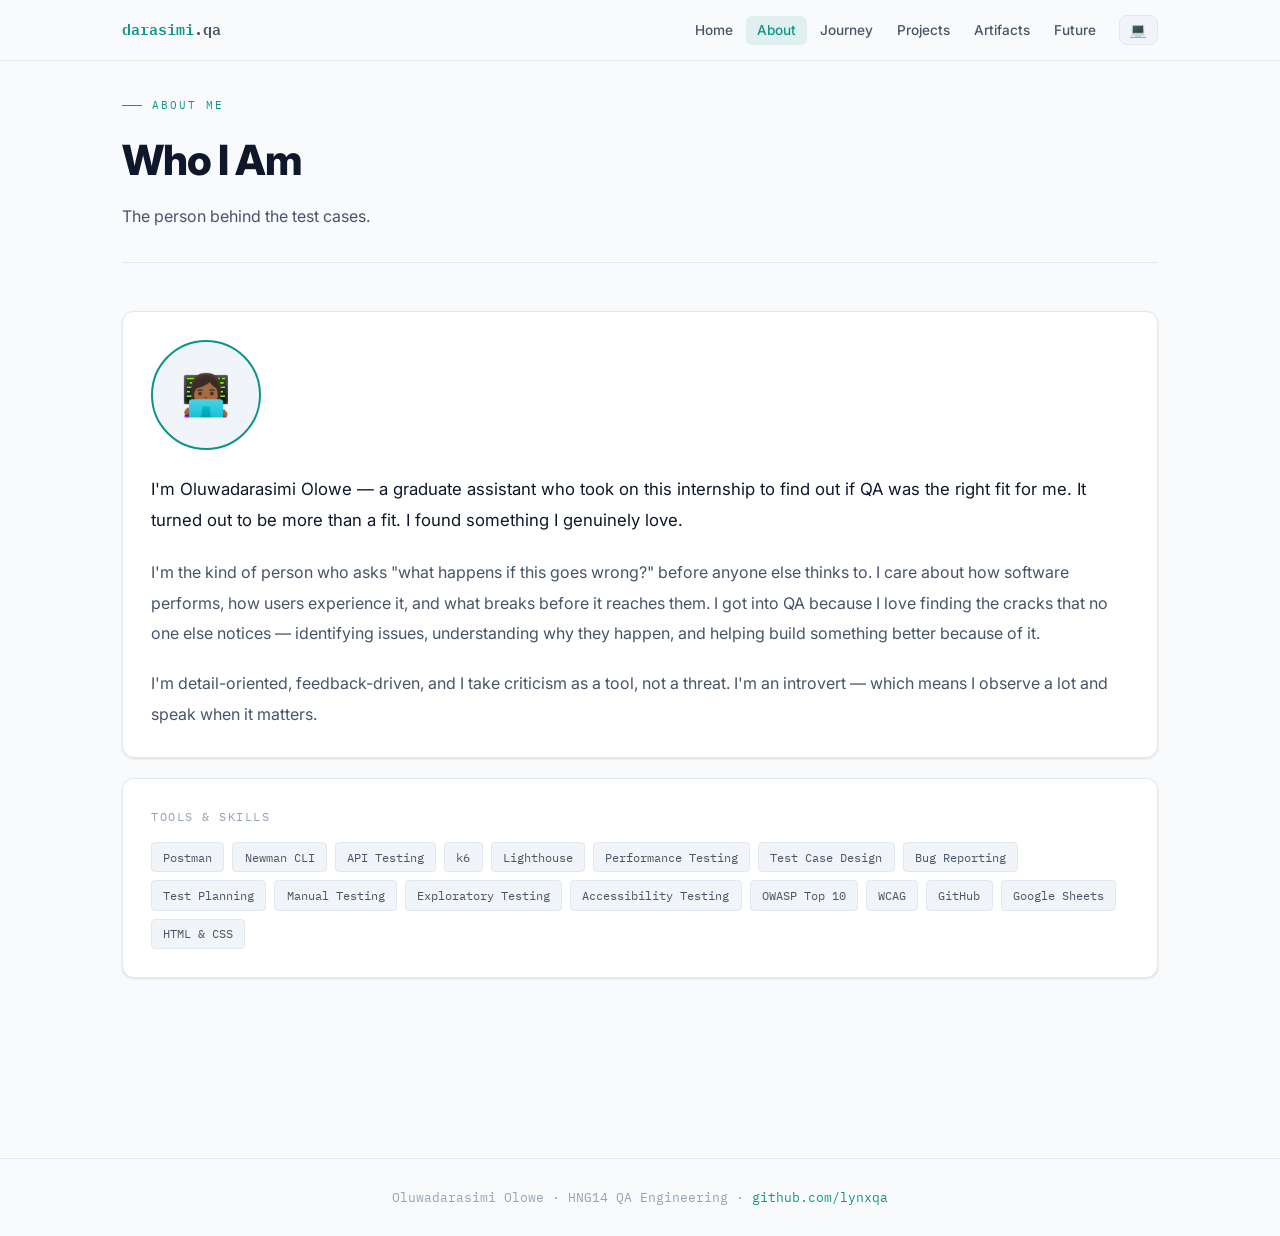
==== about.html @ 6ffe9ccd "Replace repository contents with updated portfolio" ====
<!DOCTYPE html>
<html lang="en">
<head>
  <meta charset="UTF-8" />
  <meta name="viewport" content="width=device-width, initial-scale=1.0"/>
  <title>About — Oluwadarasimi Olowe</title>
  <link rel="stylesheet" href="style.css" />
  <script src="theme.js"></script>
</head>
<body>

  <nav>
    <div class="nav-inner">
      <a href="index.html" class="logo">darasimi<span>.qa</span></a>
      <div class="nav-right">
        <ul>
          <li><a href="index.html">Home</a></li>
          <li><a href="about.html" class="active">About</a></li>
          <li><a href="journey.html">Journey</a></li>
          <li><a href="projects.html">Projects</a></li>
          <li><a href="artifacts.html">Artifacts</a></li>
          <li><a href="plan.html">Future</a></li>
        </ul>
        <button class="theme-toggle" id="theme-toggle" title="Toggle theme">💻</button>
      </div>
    </div>
  </nav>

  <main>
    <div class="page-header">
      <div class="eyebrow">About Me</div>
      <h1>Who I Am</h1>
      <p>The person behind the test cases.</p>
    </div>

    <div class="card">
      <div class="profile-wrap">👩🏾‍💻</div>
      <p style="font-size:1.05rem; line-height:1.9; margin-bottom:1.25rem;">
        I'm Oluwadarasimi Olowe — a graduate assistant who took on
        this internship to find out if QA was the right fit for me.
        It turned out to be more than a fit. I found something I genuinely love.
      </p>
      <p style="color:var(--text-muted); line-height:1.9; margin-bottom:1.25rem;">
        I'm the kind of person who asks "what happens if this goes wrong?"
        before anyone else thinks to. I care about how software performs,
        how users experience it, and what breaks before it reaches them.
        I got into QA because I love finding the cracks that no one else
        notices — identifying issues, understanding why they happen, and
        helping build something better because of it.
      </p>
      <p style="color:var(--text-muted); line-height:1.9;">
        I'm detail-oriented, feedback-driven, and I take criticism as a tool,
        not a threat. I'm an introvert — which means I observe a lot and
        speak when it matters.
      </p>
    </div>

    <div class="card">
      <p style="font-family:var(--font-mono); font-size:0.72rem;
         color:var(--text-dim); text-transform:uppercase;
         letter-spacing:1.5px; margin-bottom:1rem;">
        Tools & Skills
      </p>
      <div class="skills-wrap">
        <span class="skill-tag">Postman</span>
        <span class="skill-tag">Newman CLI</span>
        <span class="skill-tag">API Testing</span>
        <span class="skill-tag">k6</span>
        <span class="skill-tag">Lighthouse</span>
        <span class="skill-tag">Performance Testing</span>
        <span class="skill-tag">Test Case Design</span>
        <span class="skill-tag">Bug Reporting</span>
        <span class="skill-tag">Test Planning</span>
        <span class="skill-tag">Manual Testing</span>
        <span class="skill-tag">Exploratory Testing</span>
        <span class="skill-tag">Accessibility Testing</span>
        <span class="skill-tag">OWASP Top 10</span>
        <span class="skill-tag">WCAG</span>
        <span class="skill-tag">GitHub</span>
        <span class="skill-tag">Google Sheets</span>
        <span class="skill-tag">HTML & CSS</span>
      </div>
    </div>

  </main>

  <footer>
    <p>Oluwadarasimi Olowe · HNG14 QA Engineering ·
    <a href="https://github.com/lynxqa" target="_blank">github.com/lynxqa</a></p>
  </footer>

</body>
</html>
---- style.css ----
@import url('https://fonts.googleapis.com/css2?family=IBM+Plex+Mono:wght@400;600&family=Inter:wght@400;500;600;700;800&display=swap');

/* ── RESET ── */
*, *::before, *::after { margin: 0; padding: 0; box-sizing: border-box; }

/* ── LIGHT THEME (default) ── */
:root {
  --bg:          #f8fafc;
  --surface:     #ffffff;
  --surface2:    #f1f5f9;
  --border:      #e2e8f0;
  --border2:     #cbd5e1;

  --accent:      #0d9488;
  --accent-dim:  rgba(13, 148, 136, 0.10);
  --accent-glow: rgba(13, 148, 136, 0.20);

  --pass:        #16a34a;
  --pass-dim:    rgba(22, 163, 74, 0.10);
  --fail:        #dc2626;
  --fail-dim:    rgba(220, 38, 38, 0.10);
  --premium:     #d97706;
  --premium-dim: rgba(217, 119, 6, 0.10);

  --text:        #0f172a;
  --text-muted:  #475569;
  --text-dim:    #94a3b8;

  --font-body:   'Inter', system-ui, sans-serif;
  --font-mono:   'IBM Plex Mono', monospace;

  --shadow:      0 1px 3px rgba(0,0,0,0.08), 0 1px 2px rgba(0,0,0,0.04);
  --shadow-md:   0 4px 6px rgba(0,0,0,0.07), 0 2px 4px rgba(0,0,0,0.04);
}

/* ── DARK THEME ── */
[data-theme="dark"] {
  --bg:          #080c10;
  --surface:     #0e1318;
  --surface2:    #141b22;
  --border:      #1e2a35;
  --border2:     #2a3a4a;

  --accent:      #00e5a0;
  --accent-dim:  rgba(0, 229, 160, 0.12);
  --accent-glow: rgba(0, 229, 160, 0.25);

  --pass:        #00e5a0;
  --pass-dim:    rgba(0, 229, 160, 0.12);
  --fail:        #ff4d6a;
  --fail-dim:    rgba(255, 77, 106, 0.12);
  --premium:     #ffb020;
  --premium-dim: rgba(255, 176, 32, 0.12);

  --text:        #e2eaf3;
  --text-muted:  #7a8fa0;
  --text-dim:    #4a5f70;

  --shadow:      0 1px 3px rgba(0,0,0,0.4);
  --shadow-md:   0 4px 6px rgba(0,0,0,0.5);
}

/* ── SYSTEM PREFERENCE ── */
@media (prefers-color-scheme: dark) {
  :root:not([data-theme="light"]) {
    --bg:          #080c10;
    --surface:     #0e1318;
    --surface2:    #141b22;
    --border:      #1e2a35;
    --border2:     #2a3a4a;
    --accent:      #00e5a0;
    --accent-dim:  rgba(0, 229, 160, 0.12);
    --accent-glow: rgba(0, 229, 160, 0.25);
    --pass:        #00e5a0;
    --pass-dim:    rgba(0, 229, 160, 0.12);
    --fail:        #ff4d6a;
    --fail-dim:    rgba(255, 77, 106, 0.12);
    --premium:     #ffb020;
    --premium-dim: rgba(255, 176, 32, 0.12);
    --text:        #e2eaf3;
    --text-muted:  #7a8fa0;
    --text-dim:    #4a5f70;
    --shadow:      0 1px 3px rgba(0,0,0,0.4);
    --shadow-md:   0 4px 6px rgba(0,0,0,0.5);
  }
}

html { scroll-behavior: smooth; }

body {
  background: var(--bg);
  color: var(--text);
  font-family: var(--font-body);
  line-height: 1.65;
  min-height: 100vh;
  transition: background 0.2s, color 0.2s;
}

/* ── NAV ── */
nav {
  position: fixed;
  top: 0;
  width: 100%;
  background: rgba(248, 250, 252, 0.92);
  backdrop-filter: blur(12px);
  border-bottom: 1px solid var(--border);
  z-index: 200;
  transition: background 0.2s;
}

[data-theme="dark"] nav,
@media (prefers-color-scheme: dark) { nav }  {
  background: rgba(8, 12, 16, 0.92);
}

[data-theme="dark"] nav { background: rgba(8, 12, 16, 0.92); }

.nav-inner {
  max-width: 1100px;
  margin: 0 auto;
  display: flex;
  justify-content: space-between;
  align-items: center;
  height: 60px;
  padding: 0 2rem;
}

.logo {
  font-family: var(--font-mono);
  font-size: 0.95rem;
  font-weight: 600;
  color: var(--accent);
  text-decoration: none;
}

.logo span { color: var(--text-muted); }

.nav-right {
  display: flex;
  align-items: center;
  gap: 0.25rem;
}

nav ul {
  list-style: none;
  display: flex;
  gap: 0.1rem;
}

nav ul a {
  color: var(--text-muted);
  text-decoration: none;
  font-size: 0.85rem;
  font-weight: 500;
  padding: 0.4rem 0.7rem;
  border-radius: 6px;
  transition: all 0.15s;
}

nav ul a:hover { color: var(--text); background: var(--surface2); }
nav ul a.active { color: var(--accent); background: var(--accent-dim); }

/* Theme toggle button */
.theme-toggle {
  background: var(--surface2);
  border: 1px solid var(--border);
  border-radius: 8px;
  padding: 0.4rem 0.6rem;
  cursor: pointer;
  font-size: 0.9rem;
  color: var(--text-muted);
  transition: all 0.15s;
  margin-left: 0.5rem;
  line-height: 1;
}

.theme-toggle:hover {
  border-color: var(--accent);
  color: var(--accent);
}

/* ── MAIN ── */
main {
  max-width: 1100px;
  margin: 0 auto;
  padding: 96px 2rem 5rem;
}

/* ── HERO ── */
.hero {
  min-height: 82vh;
  display: flex;
  flex-direction: column;
  justify-content: center;
  padding: 2rem 0;
}

.hero-eyebrow {
  font-family: var(--font-mono);
  font-size: 0.75rem;
  color: var(--accent);
  letter-spacing: 2px;
  text-transform: uppercase;
  margin-bottom: 1.5rem;
  display: flex;
  align-items: center;
  gap: 0.75rem;
}

.hero-eyebrow::before {
  content: '';
  display: inline-block;
  width: 28px;
  height: 1px;
  background: var(--accent);
}

.hero h1 {
  font-size: clamp(2.6rem, 6.5vw, 4.8rem);
  font-weight: 800;
  line-height: 1.05;
  letter-spacing: -2px;
  margin-bottom: 1.25rem;
}

.hero h1 .name { color: var(--accent); }

.hero h1 .role {
  color: var(--text-muted);
  font-weight: 500;
  font-size: 0.6em;
  letter-spacing: -0.5px;
  display: block;
  margin-top: 0.25rem;
}

.hero-sub {
  font-size: 1.05rem;
  color: var(--text-muted);
  max-width: 520px;
  margin-bottom: 2.5rem;
  line-height: 1.8;
}

.hero-stats {
  display: flex;
  gap: 2.5rem;
  margin-bottom: 2.5rem;
  flex-wrap: wrap;
}

.stat { display: flex; flex-direction: column; gap: 0.2rem; }

.stat-num {
  font-family: var(--font-mono);
  font-size: 1.5rem;
  font-weight: 600;
  color: var(--text);
}

.stat-label {
  font-size: 0.72rem;
  color: var(--text-dim);
  text-transform: uppercase;
  letter-spacing: 1px;
}

.btn-row { display: flex; gap: 1rem; flex-wrap: wrap; }

.btn {
  padding: 0.7rem 1.6rem;
  border-radius: 8px;
  font-weight: 600;
  font-size: 0.9rem;
  text-decoration: none;
  transition: all 0.2s;
  display: inline-block;
  border: 1px solid transparent;
}

.btn-primary {
  background: var(--accent);
  color: #fff;
  border-color: var(--accent);
}

[data-theme="dark"] .btn-primary,
.btn-primary { color: var(--bg); }

.btn-primary:hover { opacity: 0.88; }

.btn-ghost {
  background: transparent;
  color: var(--text);
  border-color: var(--border2);
}

.btn-ghost:hover { border-color: var(--accent); color: var(--accent); }

/* ── PAGE HEADER ── */
.page-header {
  margin-bottom: 3rem;
  padding-bottom: 2rem;
  border-bottom: 1px solid var(--border);
}

.eyebrow {
  font-family: var(--font-mono);
  font-size: 0.7rem;
  color: var(--accent);
  letter-spacing: 2px;
  text-transform: uppercase;
  margin-bottom: 0.75rem;
  display: flex;
  align-items: center;
  gap: 0.6rem;
}

.eyebrow::before {
  content: '';
  display: inline-block;
  width: 20px;
  height: 1px;
  background: var(--accent);
}

.page-header h1 {
  font-size: clamp(1.8rem, 4vw, 2.6rem);
  font-weight: 800;
  letter-spacing: -1px;
  margin-bottom: 0.5rem;
}

.page-header p {
  color: var(--text-muted);
  font-size: 1rem;
  max-width: 540px;
}

/* ── CARDS ── */
.card {
  background: var(--surface);
  border: 1px solid var(--border);
  border-radius: 12px;
  padding: 1.75rem;
  margin-bottom: 1.25rem;
  box-shadow: var(--shadow);
  transition: border-color 0.2s, box-shadow 0.2s;
}

.card:hover {
  border-color: var(--border2);
  box-shadow: var(--shadow-md);
}

/* ── VERDICT BADGES ── */
.verdict {
  display: inline-flex;
  align-items: center;
  gap: 0.35rem;
  font-family: var(--font-mono);
  font-size: 0.68rem;
  font-weight: 600;
  letter-spacing: 1px;
  text-transform: uppercase;
  padding: 0.22rem 0.65rem;
  border-radius: 4px;
  margin-right: 0.4rem;
  margin-bottom: 0.6rem;
}

.verdict-pass {
  background: var(--pass-dim);
  color: var(--pass);
  border: 1px solid rgba(22,163,74,0.25);
}

[data-theme="dark"] .verdict-pass {
  border-color: rgba(0,229,160,0.25);
}

.verdict-fail {
  background: var(--fail-dim);
  color: var(--fail);
  border: 1px solid rgba(220,38,38,0.25);
}

.verdict-premium {
  background: var(--premium-dim);
  color: var(--premium);
  border: 1px solid rgba(217,119,6,0.25);
}

/* ── TIMELINE ── */
.timeline {
  position: relative;
  padding-left: 2.5rem;
}

.timeline::before {
  content: '';
  position: absolute;
  left: 6px;
  top: 8px;
  bottom: 0;
  width: 1px;
  background: linear-gradient(to bottom, var(--accent), transparent);
}

.timeline-item {
  position: relative;
  margin-bottom: 2.5rem;
}

.timeline-dot {
  position: absolute;
  left: -2.15rem;
  top: 0.35rem;
  width: 13px;
  height: 13px;
  border-radius: 50%;
  background: var(--bg);
  border: 2px solid var(--border2);
  transition: border-color 0.2s;
}

.timeline-item:hover .timeline-dot { border-color: var(--accent); }
.timeline-dot.dot-pass { border-color: var(--pass); }
.timeline-dot.dot-fail { border-color: var(--fail); }

.stage-tag {
  font-family: var(--font-mono);
  font-size: 0.68rem;
  color: var(--text-dim);
  text-transform: uppercase;
  letter-spacing: 1.5px;
  margin-bottom: 0.35rem;
}

.timeline-item h3 {
  font-size: 1.05rem;
  font-weight: 700;
  margin-bottom: 0.6rem;
  color: var(--text);
}

.timeline-item p {
  color: var(--text-muted);
  font-size: 0.95rem;
  line-height: 1.78;
}

/* ── ARTIFACTS GRID ── */
.artifacts-grid {
  display: grid;
  grid-template-columns: repeat(auto-fill, minmax(290px, 1fr));
  gap: 1rem;
}

.artifact-card {
  background: var(--surface);
  border: 1px solid var(--border);
  border-radius: 10px;
  padding: 1.4rem;
  text-decoration: none;
  color: var(--text);
  transition: all 0.2s;
  display: block;
  box-shadow: var(--shadow);
}

.artifact-card:hover {
  border-color: var(--accent);
  transform: translateY(-2px);
  box-shadow: var(--shadow-md);
}

.artifact-icon {
  font-size: 1.5rem;
  margin-bottom: 0.65rem;
  display: block;
}

.artifact-card h3 {
  font-size: 0.92rem;
  font-weight: 700;
  margin-bottom: 0.4rem;
  color: var(--text);
}

.artifact-card p {
  font-size: 0.82rem;
  color: var(--text-muted);
  line-height: 1.6;
}

.artifact-type {
  font-family: var(--font-mono);
  font-size: 0.62rem;
  color: var(--text-dim);
  text-transform: uppercase;
  letter-spacing: 1px;
  margin-bottom: 0.4rem;
}

/* ── SKILLS ── */
.skills-wrap {
  display: flex;
  flex-wrap: wrap;
  gap: 0.5rem;
  margin-top: 1rem;
}

.skill-tag {
  font-family: var(--font-mono);
  font-size: 0.73rem;
  background: var(--surface2);
  border: 1px solid var(--border);
  color: var(--text-muted);
  padding: 0.28rem 0.7rem;
  border-radius: 4px;
  transition: all 0.15s;
}

.skill-tag:hover {
  border-color: var(--accent);
  color: var(--accent);
}

/* ── PROFILE ── */
.profile-wrap {
  width: 110px;
  height: 110px;
  border-radius: 50%;
  border: 2px solid var(--accent);
  overflow: hidden;
  margin-bottom: 1.5rem;
  background: var(--surface2);
  display: flex;
  align-items: center;
  justify-content: center;
  font-size: 2.5rem;
}

.profile-wrap img {
  width: 100%;
  height: 100%;
  object-fit: cover;
}

/* ── FOOTER ── */
footer {
  border-top: 1px solid var(--border);
  padding: 1.75rem 2rem;
  text-align: center;
  color: var(--text-dim);
  font-size: 0.8rem;
  font-family: var(--font-mono);
  margin-top: 5rem;
}

footer a { color: var(--accent); text-decoration: none; }
footer a:hover { text-decoration: underline; }

/* ── RESPONSIVE ── */
@media (max-width: 768px) {
  .nav-inner { padding: 0 1rem; }
  nav ul a { padding: 0.35rem 0.5rem; font-size: 0.78rem; }
  main { padding: 80px 1.25rem 4rem; }
  .hero h1 { letter-spacing: -1px; }
  .hero-stats { gap: 1.5rem; }
  .artifacts-grid { grid-template-columns: 1fr; }
  .timeline { padding-left: 2rem; }
}
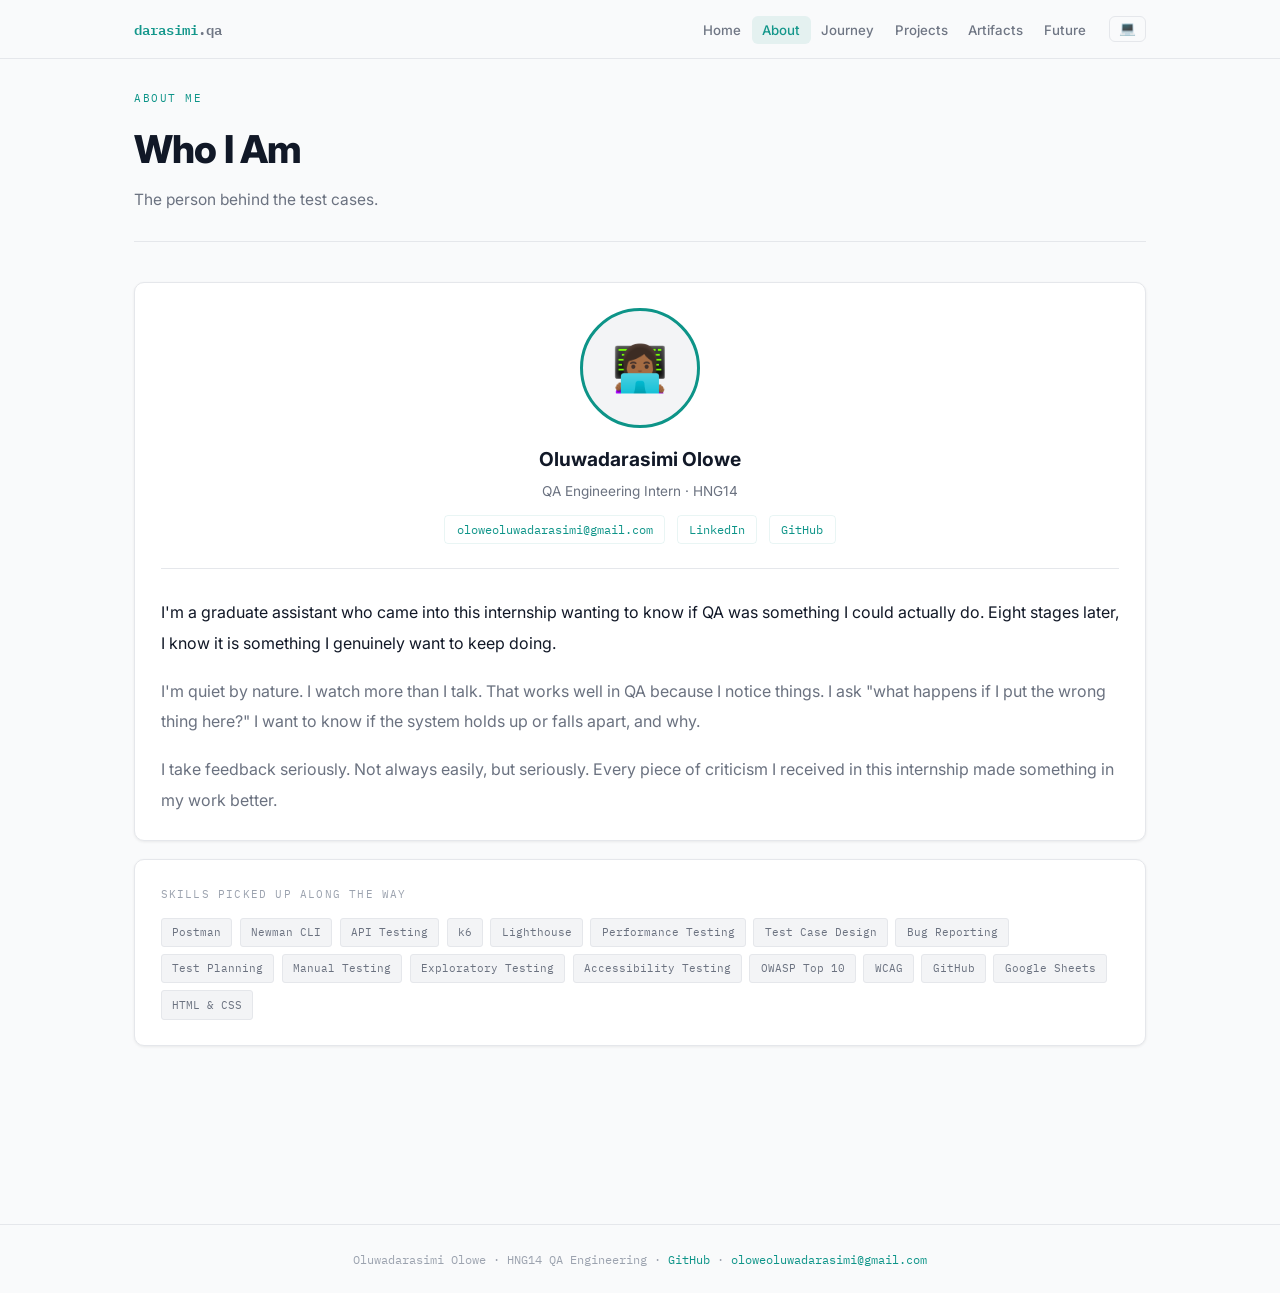
==== commit 79869727: "Update portfolio site" ====
--- a/about.html
+++ b/about.html
@@ -1,93 +1,100 @@
 <!DOCTYPE html>
 <html lang="en">
 <head>
-  <meta charset="UTF-8" />
+  <meta charset="UTF-8"/>
   <meta name="viewport" content="width=device-width, initial-scale=1.0"/>
   <title>About — Oluwadarasimi Olowe</title>
-  <link rel="stylesheet" href="style.css" />
+  <link rel="stylesheet" href="style.css"/>
   <script src="theme.js"></script>
 </head>
 <body>
+<nav>
+  <div class="nav-inner">
+    <a href="index.html" class="logo">darasimi<span>.qa</span></a>
+    <div class="nav-right">
+      <ul>
+        <li><a href="index.html">Home</a></li>
+        <li><a href="about.html" class="active">About</a></li>
+        <li><a href="journey.html">Journey</a></li>
+        <li><a href="projects.html">Projects</a></li>
+        <li><a href="artifacts.html">Artifacts</a></li>
+        <li><a href="plan.html">Future</a></li>
+      </ul>
+      <button class="theme-btn" id="theme-btn">💻</button>
+    </div>
+  </div>
+</nav>
 
-  <nav>
-    <div class="nav-inner">
-      <a href="index.html" class="logo">darasimi<span>.qa</span></a>
-      <div class="nav-right">
-        <ul>
-          <li><a href="index.html">Home</a></li>
-          <li><a href="about.html" class="active">About</a></li>
-          <li><a href="journey.html">Journey</a></li>
-          <li><a href="projects.html">Projects</a></li>
-          <li><a href="artifacts.html">Artifacts</a></li>
-          <li><a href="plan.html">Future</a></li>
-        </ul>
-        <button class="theme-toggle" id="theme-toggle" title="Toggle theme">💻</button>
+<main>
+  <div class="page-header">
+    <div class="section-label">About Me</div>
+    <h1>Who I Am</h1>
+    <p>The person behind the test cases.</p>
+  </div>
+
+  <div class="card">
+    <div class="profile-block">
+      <div class="profile-photo">
+        <img src="profile.jpg" alt="Oluwadarasimi Olowe"
+             onerror="this.parentElement.innerHTML='👩🏾&zwj;💻'"/>
       </div>
-    </div>
-  </nav>
-
-  <main>
-    <div class="page-header">
-      <div class="eyebrow">About Me</div>
-      <h1>Who I Am</h1>
-      <p>The person behind the test cases.</p>
-    </div>
-
-    <div class="card">
-      <div class="profile-wrap">👩🏾‍💻</div>
-      <p style="font-size:1.05rem; line-height:1.9; margin-bottom:1.25rem;">
-        I'm Oluwadarasimi Olowe — a graduate assistant who took on
-        this internship to find out if QA was the right fit for me.
-        It turned out to be more than a fit. I found something I genuinely love.
-      </p>
-      <p style="color:var(--text-muted); line-height:1.9; margin-bottom:1.25rem;">
-        I'm the kind of person who asks "what happens if this goes wrong?"
-        before anyone else thinks to. I care about how software performs,
-        how users experience it, and what breaks before it reaches them.
-        I got into QA because I love finding the cracks that no one else
-        notices — identifying issues, understanding why they happen, and
-        helping build something better because of it.
-      </p>
-      <p style="color:var(--text-muted); line-height:1.9;">
-        I'm detail-oriented, feedback-driven, and I take criticism as a tool,
-        not a threat. I'm an introvert — which means I observe a lot and
-        speak when it matters.
-      </p>
-    </div>
-
-    <div class="card">
-      <p style="font-family:var(--font-mono); font-size:0.72rem;
-         color:var(--text-dim); text-transform:uppercase;
-         letter-spacing:1.5px; margin-bottom:1rem;">
-        Tools & Skills
-      </p>
-      <div class="skills-wrap">
-        <span class="skill-tag">Postman</span>
-        <span class="skill-tag">Newman CLI</span>
-        <span class="skill-tag">API Testing</span>
-        <span class="skill-tag">k6</span>
-        <span class="skill-tag">Lighthouse</span>
-        <span class="skill-tag">Performance Testing</span>
-        <span class="skill-tag">Test Case Design</span>
-        <span class="skill-tag">Bug Reporting</span>
-        <span class="skill-tag">Test Planning</span>
-        <span class="skill-tag">Manual Testing</span>
-        <span class="skill-tag">Exploratory Testing</span>
-        <span class="skill-tag">Accessibility Testing</span>
-        <span class="skill-tag">OWASP Top 10</span>
-        <span class="skill-tag">WCAG</span>
-        <span class="skill-tag">GitHub</span>
-        <span class="skill-tag">Google Sheets</span>
-        <span class="skill-tag">HTML & CSS</span>
+      <div class="profile-name">Oluwadarasimi Olowe</div>
+      <div class="profile-title">QA Engineering Intern &middot; HNG14</div>
+      <div class="profile-links">
+        <a href="mailto:oloweoluwadarasimi@gmail.com">oloweoluwadarasimi@gmail.com</a>
+        <a href="https://www.linkedin.com/in/oluwadarasimiolowe" target="_blank">LinkedIn</a>
+        <a href="https://github.com/lynxqa" target="_blank">GitHub</a>
       </div>
     </div>
 
-  </main>
+    <p style="font-size:1rem; line-height:1.9; margin-bottom:1.1rem;">
+      I'm a graduate assistant who came into this internship wanting to know 
+      if QA was something I could actually do. Eight stages later, I know it 
+      is something I genuinely want to keep doing.
+    </p>
+    <p style="color:var(--text-muted); line-height:1.9; margin-bottom:1.1rem;">
+      I'm quiet by nature. I watch more than I talk. That works well in QA 
+      because I notice things. I ask "what happens if I put the wrong thing 
+      here?" I want to know if the system holds up or falls apart, and why.
+    </p>
+    <p style="color:var(--text-muted); line-height:1.9;">
+      I take feedback seriously. Not always easily, but seriously. Every 
+      piece of criticism I received in this internship made something in 
+      my work better.
+    </p>
+  </div>
 
-  <footer>
-    <p>Oluwadarasimi Olowe · HNG14 QA Engineering ·
-    <a href="https://github.com/lynxqa" target="_blank">github.com/lynxqa</a></p>
-  </footer>
+  <div class="card">
+    <p style="font-family:var(--mono); font-size:0.68rem; color:var(--text-dim);
+       text-transform:uppercase; letter-spacing:1.2px; margin-bottom:0.9rem;">
+      Skills picked up along the way
+    </p>
+    <div class="skill-list">
+      <span class="skill">Postman</span>
+      <span class="skill">Newman CLI</span>
+      <span class="skill">API Testing</span>
+      <span class="skill">k6</span>
+      <span class="skill">Lighthouse</span>
+      <span class="skill">Performance Testing</span>
+      <span class="skill">Test Case Design</span>
+      <span class="skill">Bug Reporting</span>
+      <span class="skill">Test Planning</span>
+      <span class="skill">Manual Testing</span>
+      <span class="skill">Exploratory Testing</span>
+      <span class="skill">Accessibility Testing</span>
+      <span class="skill">OWASP Top 10</span>
+      <span class="skill">WCAG</span>
+      <span class="skill">GitHub</span>
+      <span class="skill">Google Sheets</span>
+      <span class="skill">HTML &amp; CSS</span>
+    </div>
+  </div>
+</main>
 
+<footer>
+  <p>Oluwadarasimi Olowe &middot; HNG14 QA Engineering &middot;
+  <a href="https://github.com/lynxqa" target="_blank">GitHub</a> &middot;
+  <a href="mailto:oloweoluwadarasimi@gmail.com">oloweoluwadarasimi@gmail.com</a></p>
+</footer>
 </body>
 </html>
--- a/style.css
+++ b/style.css
@@ -1,87 +1,73 @@
 @import url('https://fonts.googleapis.com/css2?family=IBM+Plex+Mono:wght@400;600&family=Inter:wght@400;500;600;700;800&display=swap');
 
-/* ── RESET ── */
 *, *::before, *::after { margin: 0; padding: 0; box-sizing: border-box; }
 
-/* ── LIGHT THEME (default) ── */
+/* Light theme */
 :root {
-  --bg:          #f8fafc;
-  --surface:     #ffffff;
-  --surface2:    #f1f5f9;
-  --border:      #e2e8f0;
-  --border2:     #cbd5e1;
-
-  --accent:      #0d9488;
-  --accent-dim:  rgba(13, 148, 136, 0.10);
-  --accent-glow: rgba(13, 148, 136, 0.20);
-
-  --pass:        #16a34a;
-  --pass-dim:    rgba(22, 163, 74, 0.10);
-  --fail:        #dc2626;
-  --fail-dim:    rgba(220, 38, 38, 0.10);
-  --premium:     #d97706;
-  --premium-dim: rgba(217, 119, 6, 0.10);
-
-  --text:        #0f172a;
-  --text-muted:  #475569;
-  --text-dim:    #94a3b8;
-
-  --font-body:   'Inter', system-ui, sans-serif;
-  --font-mono:   'IBM Plex Mono', monospace;
-
-  --shadow:      0 1px 3px rgba(0,0,0,0.08), 0 1px 2px rgba(0,0,0,0.04);
-  --shadow-md:   0 4px 6px rgba(0,0,0,0.07), 0 2px 4px rgba(0,0,0,0.04);
-}
-
-/* ── DARK THEME ── */
+  --bg:         #f9fafb;
+  --surface:    #ffffff;
+  --surface2:   #f3f4f6;
+  --border:     #e5e7eb;
+  --border2:    #d1d5db;
+  --accent:     #0d9488;
+  --accent-dim: rgba(13,148,136,0.09);
+  --pass:       #16a34a;
+  --pass-dim:   rgba(22,163,74,0.09);
+  --fail:       #dc2626;
+  --fail-dim:   rgba(220,38,38,0.09);
+  --warn:       #d97706;
+  --warn-dim:   rgba(217,119,6,0.09);
+  --text:       #111827;
+  --text-muted: #6b7280;
+  --text-dim:   #9ca3af;
+  --font:       'Inter', system-ui, sans-serif;
+  --mono:       'IBM Plex Mono', monospace;
+  --shadow:     0 1px 3px rgba(0,0,0,0.07);
+  --shadow-md:  0 4px 8px rgba(0,0,0,0.08);
+}
+
+/* Dark theme */
 [data-theme="dark"] {
-  --bg:          #080c10;
-  --surface:     #0e1318;
-  --surface2:    #141b22;
-  --border:      #1e2a35;
-  --border2:     #2a3a4a;
-
-  --accent:      #00e5a0;
-  --accent-dim:  rgba(0, 229, 160, 0.12);
-  --accent-glow: rgba(0, 229, 160, 0.25);
-
-  --pass:        #00e5a0;
-  --pass-dim:    rgba(0, 229, 160, 0.12);
-  --fail:        #ff4d6a;
-  --fail-dim:    rgba(255, 77, 106, 0.12);
-  --premium:     #ffb020;
-  --premium-dim: rgba(255, 176, 32, 0.12);
-
-  --text:        #e2eaf3;
-  --text-muted:  #7a8fa0;
-  --text-dim:    #4a5f70;
-
-  --shadow:      0 1px 3px rgba(0,0,0,0.4);
-  --shadow-md:   0 4px 6px rgba(0,0,0,0.5);
-}
-
-/* ── SYSTEM PREFERENCE ── */
+  --bg:         #0a0f14;
+  --surface:    #111820;
+  --surface2:   #161e28;
+  --border:     #1f2d3d;
+  --border2:    #2a3d52;
+  --accent:     #2dd4bf;
+  --accent-dim: rgba(45,212,191,0.10);
+  --pass:       #34d399;
+  --pass-dim:   rgba(52,211,153,0.10);
+  --fail:       #f87171;
+  --fail-dim:   rgba(248,113,113,0.10);
+  --warn:       #fbbf24;
+  --warn-dim:   rgba(251,191,36,0.10);
+  --text:       #e2e8f0;
+  --text-muted: #94a3b8;
+  --text-dim:   #475569;
+  --shadow:     0 1px 3px rgba(0,0,0,0.4);
+  --shadow-md:  0 4px 8px rgba(0,0,0,0.5);
+}
+
 @media (prefers-color-scheme: dark) {
   :root:not([data-theme="light"]) {
-    --bg:          #080c10;
-    --surface:     #0e1318;
-    --surface2:    #141b22;
-    --border:      #1e2a35;
-    --border2:     #2a3a4a;
-    --accent:      #00e5a0;
-    --accent-dim:  rgba(0, 229, 160, 0.12);
-    --accent-glow: rgba(0, 229, 160, 0.25);
-    --pass:        #00e5a0;
-    --pass-dim:    rgba(0, 229, 160, 0.12);
-    --fail:        #ff4d6a;
-    --fail-dim:    rgba(255, 77, 106, 0.12);
-    --premium:     #ffb020;
-    --premium-dim: rgba(255, 176, 32, 0.12);
-    --text:        #e2eaf3;
-    --text-muted:  #7a8fa0;
-    --text-dim:    #4a5f70;
-    --shadow:      0 1px 3px rgba(0,0,0,0.4);
-    --shadow-md:   0 4px 6px rgba(0,0,0,0.5);
+    --bg:         #0a0f14;
+    --surface:    #111820;
+    --surface2:   #161e28;
+    --border:     #1f2d3d;
+    --border2:    #2a3d52;
+    --accent:     #2dd4bf;
+    --accent-dim: rgba(45,212,191,0.10);
+    --pass:       #34d399;
+    --pass-dim:   rgba(52,211,153,0.10);
+    --fail:       #f87171;
+    --fail-dim:   rgba(248,113,113,0.10);
+    --warn:       #fbbf24;
+    --warn-dim:   rgba(251,191,36,0.10);
+    --text:       #e2e8f0;
+    --text-muted: #94a3b8;
+    --text-dim:   #475569;
+    --shadow:     0 1px 3px rgba(0,0,0,0.4);
+    --shadow-md:  0 4px 8px rgba(0,0,0,0.5);
   }
 }
 
@@ -90,44 +76,37 @@
 body {
   background: var(--bg);
   color: var(--text);
-  font-family: var(--font-body);
+  font-family: var(--font);
   line-height: 1.65;
   min-height: 100vh;
   transition: background 0.2s, color 0.2s;
 }
 
-/* ── NAV ── */
+/* NAV */
 nav {
   position: fixed;
   top: 0;
   width: 100%;
-  background: rgba(248, 250, 252, 0.92);
-  backdrop-filter: blur(12px);
+  background: var(--bg);
   border-bottom: 1px solid var(--border);
   z-index: 200;
-  transition: background 0.2s;
-}
-
-[data-theme="dark"] nav,
-@media (prefers-color-scheme: dark) { nav }  {
-  background: rgba(8, 12, 16, 0.92);
-}
-
-[data-theme="dark"] nav { background: rgba(8, 12, 16, 0.92); }
+  opacity: 0.97;
+  backdrop-filter: blur(8px);
+}
 
 .nav-inner {
-  max-width: 1100px;
+  max-width: 1060px;
   margin: 0 auto;
   display: flex;
   justify-content: space-between;
   align-items: center;
-  height: 60px;
-  padding: 0 2rem;
+  height: 58px;
+  padding: 0 1.5rem;
 }
 
 .logo {
-  font-family: var(--font-mono);
-  font-size: 0.95rem;
+  font-family: var(--mono);
+  font-size: 0.9rem;
   font-weight: 600;
   color: var(--accent);
   text-decoration: none;
@@ -138,21 +117,21 @@
 .nav-right {
   display: flex;
   align-items: center;
-  gap: 0.25rem;
+  gap: 0.2rem;
 }
 
 nav ul {
   list-style: none;
   display: flex;
-  gap: 0.1rem;
+  gap: 0;
 }
 
 nav ul a {
   color: var(--text-muted);
   text-decoration: none;
-  font-size: 0.85rem;
+  font-size: 0.83rem;
   font-weight: 500;
-  padding: 0.4rem 0.7rem;
+  padding: 0.38rem 0.65rem;
   border-radius: 6px;
   transition: all 0.15s;
 }
@@ -160,415 +139,382 @@
 nav ul a:hover { color: var(--text); background: var(--surface2); }
 nav ul a.active { color: var(--accent); background: var(--accent-dim); }
 
-/* Theme toggle button */
-.theme-toggle {
-  background: var(--surface2);
+.theme-btn {
+  background: none;
   border: 1px solid var(--border);
-  border-radius: 8px;
-  padding: 0.4rem 0.6rem;
+  border-radius: 6px;
+  padding: 0.35rem 0.55rem;
   cursor: pointer;
-  font-size: 0.9rem;
-  color: var(--text-muted);
+  font-size: 0.85rem;
+  color: var(--text-muted);
+  margin-left: 0.6rem;
   transition: all 0.15s;
-  margin-left: 0.5rem;
   line-height: 1;
 }
 
-.theme-toggle:hover {
-  border-color: var(--accent);
-  color: var(--accent);
-}
-
-/* ── MAIN ── */
+.theme-btn:hover { border-color: var(--accent); color: var(--accent); }
+
+/* MAIN */
 main {
-  max-width: 1100px;
+  max-width: 1060px;
   margin: 0 auto;
-  padding: 96px 2rem 5rem;
-}
-
-/* ── HERO ── */
+  padding: 90px 1.5rem 5rem;
+}
+
+/* HERO */
 .hero {
-  min-height: 82vh;
+  min-height: 80vh;
   display: flex;
   flex-direction: column;
   justify-content: center;
-  padding: 2rem 0;
-}
-
-.hero-eyebrow {
-  font-family: var(--font-mono);
+  padding: 1.5rem 0;
+}
+
+.hero-label {
+  font-family: var(--mono);
+  font-size: 0.72rem;
+  color: var(--accent);
+  letter-spacing: 1.5px;
+  text-transform: uppercase;
+  margin-bottom: 1.25rem;
+}
+
+.hero h1 {
+  font-size: clamp(2.4rem, 6vw, 4.4rem);
+  font-weight: 800;
+  line-height: 1.08;
+  letter-spacing: -1.5px;
+  margin-bottom: 1.1rem;
+}
+
+.hero h1 .hi { color: var(--text-muted); font-weight: 500; }
+.hero h1 .name { color: var(--accent); }
+
+.hero-bio {
+  font-size: 1rem;
+  color: var(--text-muted);
+  max-width: 480px;
+  margin-bottom: 2rem;
+  line-height: 1.8;
+}
+
+.hero-counts {
+  display: flex;
+  gap: 2rem;
+  margin-bottom: 2rem;
+  flex-wrap: wrap;
+}
+
+.count-item { display: flex; flex-direction: column; gap: 0.15rem; }
+
+.count-num {
+  font-family: var(--mono);
+  font-size: 1.4rem;
+  font-weight: 600;
+  color: var(--text);
+}
+
+.count-label {
+  font-size: 0.7rem;
+  color: var(--text-dim);
+  text-transform: uppercase;
+  letter-spacing: 0.8px;
+}
+
+.btn-row { display: flex; gap: 0.75rem; flex-wrap: wrap; }
+
+.btn {
+  padding: 0.65rem 1.4rem;
+  border-radius: 7px;
+  font-weight: 600;
+  font-size: 0.875rem;
+  text-decoration: none;
+  transition: all 0.18s;
+  display: inline-block;
+  border: 1px solid transparent;
+}
+
+.btn-solid {
+  background: var(--accent);
+  color: #fff;
+  border-color: var(--accent);
+}
+
+.btn-solid:hover { opacity: 0.85; }
+
+.btn-outline {
+  background: transparent;
+  color: var(--text);
+  border-color: var(--border2);
+}
+
+.btn-outline:hover { border-color: var(--accent); color: var(--accent); }
+
+/* PAGE HEADER */
+.page-header {
+  margin-bottom: 2.5rem;
+  padding-bottom: 1.75rem;
+  border-bottom: 1px solid var(--border);
+}
+
+.section-label {
+  font-family: var(--mono);
+  font-size: 0.68rem;
+  color: var(--accent);
+  letter-spacing: 1.5px;
+  text-transform: uppercase;
+  margin-bottom: 0.6rem;
+}
+
+.page-header h1 {
+  font-size: clamp(1.7rem, 3.5vw, 2.4rem);
+  font-weight: 800;
+  letter-spacing: -0.8px;
+  margin-bottom: 0.4rem;
+}
+
+.page-header p {
+  color: var(--text-muted);
+  font-size: 0.97rem;
+}
+
+/* CARDS */
+.card {
+  background: var(--surface);
+  border: 1px solid var(--border);
+  border-radius: 10px;
+  padding: 1.6rem;
+  margin-bottom: 1.1rem;
+  box-shadow: var(--shadow);
+}
+
+/* PROFILE PHOTO - centered */
+.profile-block {
+  display: flex;
+  flex-direction: column;
+  align-items: center;
+  text-align: center;
+  margin-bottom: 1.75rem;
+  padding-bottom: 1.5rem;
+  border-bottom: 1px solid var(--border);
+}
+
+.profile-photo {
+  width: 120px;
+  height: 120px;
+  border-radius: 50%;
+  border: 3px solid var(--accent);
+  overflow: hidden;
+  margin-bottom: 1rem;
+  background: var(--surface2);
+  display: flex;
+  align-items: center;
+  justify-content: center;
+  font-size: 2.8rem;
+}
+
+.profile-photo img {
+  width: 100%;
+  height: 100%;
+  object-fit: cover;
+}
+
+.profile-name {
+  font-size: 1.2rem;
+  font-weight: 700;
+  margin-bottom: 0.25rem;
+}
+
+.profile-title {
+  font-size: 0.85rem;
+  color: var(--text-muted);
+  margin-bottom: 0.75rem;
+}
+
+.profile-links {
+  display: flex;
+  gap: 0.75rem;
+  flex-wrap: wrap;
+  justify-content: center;
+}
+
+.profile-links a {
+  font-family: var(--mono);
   font-size: 0.75rem;
   color: var(--accent);
-  letter-spacing: 2px;
+  text-decoration: none;
+  border: 1px solid var(--accent-dim);
+  padding: 0.25rem 0.7rem;
+  border-radius: 4px;
+  transition: all 0.15s;
+}
+
+.profile-links a:hover {
+  background: var(--accent-dim);
+}
+
+/* VERDICT BADGES */
+.verdict {
+  display: inline-flex;
+  align-items: center;
+  gap: 0.3rem;
+  font-family: var(--mono);
+  font-size: 0.65rem;
+  font-weight: 600;
+  letter-spacing: 0.8px;
   text-transform: uppercase;
-  margin-bottom: 1.5rem;
-  display: flex;
-  align-items: center;
-  gap: 0.75rem;
-}
-
-.hero-eyebrow::before {
+  padding: 0.2rem 0.6rem;
+  border-radius: 3px;
+  margin-right: 0.35rem;
+  margin-bottom: 0.5rem;
+}
+
+.v-pass { background: var(--pass-dim); color: var(--pass); border: 1px solid var(--pass-dim); }
+.v-fail { background: var(--fail-dim); color: var(--fail); border: 1px solid var(--fail-dim); }
+.v-warn { background: var(--warn-dim); color: var(--warn); border: 1px solid var(--warn-dim); }
+
+/* TIMELINE */
+.timeline {
+  position: relative;
+  padding-left: 2.25rem;
+}
+
+.timeline::before {
   content: '';
-  display: inline-block;
-  width: 28px;
-  height: 1px;
-  background: var(--accent);
-}
-
-.hero h1 {
-  font-size: clamp(2.6rem, 6.5vw, 4.8rem);
-  font-weight: 800;
-  line-height: 1.05;
-  letter-spacing: -2px;
-  margin-bottom: 1.25rem;
-}
-
-.hero h1 .name { color: var(--accent); }
-
-.hero h1 .role {
-  color: var(--text-muted);
-  font-weight: 500;
-  font-size: 0.6em;
-  letter-spacing: -0.5px;
-  display: block;
-  margin-top: 0.25rem;
-}
-
-.hero-sub {
-  font-size: 1.05rem;
-  color: var(--text-muted);
-  max-width: 520px;
-  margin-bottom: 2.5rem;
-  line-height: 1.8;
-}
-
-.hero-stats {
-  display: flex;
-  gap: 2.5rem;
-  margin-bottom: 2.5rem;
-  flex-wrap: wrap;
-}
-
-.stat { display: flex; flex-direction: column; gap: 0.2rem; }
-
-.stat-num {
-  font-family: var(--font-mono);
-  font-size: 1.5rem;
-  font-weight: 600;
-  color: var(--text);
-}
-
-.stat-label {
-  font-size: 0.72rem;
+  position: absolute;
+  left: 5px;
+  top: 6px;
+  bottom: 0;
+  width: 1px;
+  background: linear-gradient(to bottom, var(--accent), transparent);
+}
+
+.tl-item {
+  position: relative;
+  margin-bottom: 2.25rem;
+}
+
+.tl-dot {
+  position: absolute;
+  left: -1.95rem;
+  top: 0.3rem;
+  width: 11px;
+  height: 11px;
+  border-radius: 50%;
+  background: var(--bg);
+  border: 2px solid var(--border2);
+}
+
+.tl-dot.pass { border-color: var(--pass); }
+.tl-dot.fail { border-color: var(--fail); }
+
+.tl-stage {
+  font-family: var(--mono);
+  font-size: 0.65rem;
   color: var(--text-dim);
   text-transform: uppercase;
   letter-spacing: 1px;
-}
-
-.btn-row { display: flex; gap: 1rem; flex-wrap: wrap; }
-
-.btn {
-  padding: 0.7rem 1.6rem;
-  border-radius: 8px;
-  font-weight: 600;
-  font-size: 0.9rem;
-  text-decoration: none;
-  transition: all 0.2s;
-  display: inline-block;
-  border: 1px solid transparent;
-}
-
-.btn-primary {
-  background: var(--accent);
-  color: #fff;
-  border-color: var(--accent);
-}
-
-[data-theme="dark"] .btn-primary,
-.btn-primary { color: var(--bg); }
-
-.btn-primary:hover { opacity: 0.88; }
-
-.btn-ghost {
-  background: transparent;
-  color: var(--text);
-  border-color: var(--border2);
-}
-
-.btn-ghost:hover { border-color: var(--accent); color: var(--accent); }
-
-/* ── PAGE HEADER ── */
-.page-header {
-  margin-bottom: 3rem;
-  padding-bottom: 2rem;
-  border-bottom: 1px solid var(--border);
-}
-
-.eyebrow {
-  font-family: var(--font-mono);
-  font-size: 0.7rem;
-  color: var(--accent);
-  letter-spacing: 2px;
-  text-transform: uppercase;
-  margin-bottom: 0.75rem;
-  display: flex;
-  align-items: center;
-  gap: 0.6rem;
-}
-
-.eyebrow::before {
-  content: '';
-  display: inline-block;
-  width: 20px;
-  height: 1px;
-  background: var(--accent);
-}
-
-.page-header h1 {
-  font-size: clamp(1.8rem, 4vw, 2.6rem);
-  font-weight: 800;
-  letter-spacing: -1px;
+  margin-bottom: 0.3rem;
+}
+
+.tl-item h3 {
+  font-size: 1rem;
+  font-weight: 700;
   margin-bottom: 0.5rem;
 }
 
-.page-header p {
-  color: var(--text-muted);
-  font-size: 1rem;
-  max-width: 540px;
-}
-
-/* ── CARDS ── */
-.card {
+.tl-item p {
+  color: var(--text-muted);
+  font-size: 0.93rem;
+  line-height: 1.78;
+}
+
+/* ARTIFACTS */
+.art-grid {
+  display: grid;
+  grid-template-columns: repeat(auto-fill, minmax(280px, 1fr));
+  gap: 0.9rem;
+}
+
+.art-card {
   background: var(--surface);
   border: 1px solid var(--border);
-  border-radius: 12px;
-  padding: 1.75rem;
-  margin-bottom: 1.25rem;
-  box-shadow: var(--shadow);
-  transition: border-color 0.2s, box-shadow 0.2s;
-}
-
-.card:hover {
-  border-color: var(--border2);
-  box-shadow: var(--shadow-md);
-}
-
-/* ── VERDICT BADGES ── */
-.verdict {
-  display: inline-flex;
-  align-items: center;
-  gap: 0.35rem;
-  font-family: var(--font-mono);
-  font-size: 0.68rem;
-  font-weight: 600;
-  letter-spacing: 1px;
-  text-transform: uppercase;
-  padding: 0.22rem 0.65rem;
-  border-radius: 4px;
-  margin-right: 0.4rem;
-  margin-bottom: 0.6rem;
-}
-
-.verdict-pass {
-  background: var(--pass-dim);
-  color: var(--pass);
-  border: 1px solid rgba(22,163,74,0.25);
-}
-
-[data-theme="dark"] .verdict-pass {
-  border-color: rgba(0,229,160,0.25);
-}
-
-.verdict-fail {
-  background: var(--fail-dim);
-  color: var(--fail);
-  border: 1px solid rgba(220,38,38,0.25);
-}
-
-.verdict-premium {
-  background: var(--premium-dim);
-  color: var(--premium);
-  border: 1px solid rgba(217,119,6,0.25);
-}
-
-/* ── TIMELINE ── */
-.timeline {
-  position: relative;
-  padding-left: 2.5rem;
-}
-
-.timeline::before {
-  content: '';
-  position: absolute;
-  left: 6px;
-  top: 8px;
-  bottom: 0;
-  width: 1px;
-  background: linear-gradient(to bottom, var(--accent), transparent);
-}
-
-.timeline-item {
-  position: relative;
-  margin-bottom: 2.5rem;
-}
-
-.timeline-dot {
-  position: absolute;
-  left: -2.15rem;
-  top: 0.35rem;
-  width: 13px;
-  height: 13px;
-  border-radius: 50%;
-  background: var(--bg);
-  border: 2px solid var(--border2);
-  transition: border-color 0.2s;
-}
-
-.timeline-item:hover .timeline-dot { border-color: var(--accent); }
-.timeline-dot.dot-pass { border-color: var(--pass); }
-.timeline-dot.dot-fail { border-color: var(--fail); }
-
-.stage-tag {
-  font-family: var(--font-mono);
-  font-size: 0.68rem;
-  color: var(--text-dim);
-  text-transform: uppercase;
-  letter-spacing: 1.5px;
-  margin-bottom: 0.35rem;
-}
-
-.timeline-item h3 {
-  font-size: 1.05rem;
-  font-weight: 700;
-  margin-bottom: 0.6rem;
-  color: var(--text);
-}
-
-.timeline-item p {
-  color: var(--text-muted);
-  font-size: 0.95rem;
-  line-height: 1.78;
-}
-
-/* ── ARTIFACTS GRID ── */
-.artifacts-grid {
-  display: grid;
-  grid-template-columns: repeat(auto-fill, minmax(290px, 1fr));
-  gap: 1rem;
-}
-
-.artifact-card {
-  background: var(--surface);
-  border: 1px solid var(--border);
-  border-radius: 10px;
-  padding: 1.4rem;
+  border-radius: 9px;
+  padding: 1.3rem;
   text-decoration: none;
   color: var(--text);
-  transition: all 0.2s;
   display: block;
   box-shadow: var(--shadow);
-}
-
-.artifact-card:hover {
+  transition: all 0.18s;
+}
+
+.art-card:hover {
   border-color: var(--accent);
   transform: translateY(-2px);
   box-shadow: var(--shadow-md);
 }
 
-.artifact-icon {
-  font-size: 1.5rem;
-  margin-bottom: 0.65rem;
-  display: block;
-}
-
-.artifact-card h3 {
-  font-size: 0.92rem;
-  font-weight: 700;
-  margin-bottom: 0.4rem;
-  color: var(--text);
-}
-
-.artifact-card p {
-  font-size: 0.82rem;
-  color: var(--text-muted);
-  line-height: 1.6;
-}
-
-.artifact-type {
-  font-family: var(--font-mono);
-  font-size: 0.62rem;
+.art-type {
+  font-family: var(--mono);
+  font-size: 0.6rem;
   color: var(--text-dim);
   text-transform: uppercase;
-  letter-spacing: 1px;
-  margin-bottom: 0.4rem;
-}
-
-/* ── SKILLS ── */
-.skills-wrap {
+  letter-spacing: 0.8px;
+  margin-bottom: 0.5rem;
+}
+
+.art-icon { font-size: 1.4rem; margin-bottom: 0.55rem; display: block; }
+
+.art-card h3 {
+  font-size: 0.9rem;
+  font-weight: 700;
+  margin-bottom: 0.35rem;
+}
+
+.art-card p {
+  font-size: 0.8rem;
+  color: var(--text-muted);
+  line-height: 1.58;
+}
+
+/* SKILLS */
+.skill-list {
   display: flex;
   flex-wrap: wrap;
-  gap: 0.5rem;
-  margin-top: 1rem;
-}
-
-.skill-tag {
-  font-family: var(--font-mono);
-  font-size: 0.73rem;
+  gap: 0.45rem;
+  margin-top: 0.9rem;
+}
+
+.skill {
+  font-family: var(--mono);
+  font-size: 0.71rem;
   background: var(--surface2);
   border: 1px solid var(--border);
   color: var(--text-muted);
-  padding: 0.28rem 0.7rem;
-  border-radius: 4px;
-  transition: all 0.15s;
-}
-
-.skill-tag:hover {
-  border-color: var(--accent);
-  color: var(--accent);
-}
-
-/* ── PROFILE ── */
-.profile-wrap {
-  width: 110px;
-  height: 110px;
-  border-radius: 50%;
-  border: 2px solid var(--accent);
-  overflow: hidden;
-  margin-bottom: 1.5rem;
-  background: var(--surface2);
-  display: flex;
-  align-items: center;
-  justify-content: center;
-  font-size: 2.5rem;
-}
-
-.profile-wrap img {
-  width: 100%;
-  height: 100%;
-  object-fit: cover;
-}
-
-/* ── FOOTER ── */
+  padding: 0.26rem 0.65rem;
+  border-radius: 3px;
+}
+
+/* FOOTER */
 footer {
   border-top: 1px solid var(--border);
-  padding: 1.75rem 2rem;
+  padding: 1.5rem;
   text-align: center;
   color: var(--text-dim);
-  font-size: 0.8rem;
-  font-family: var(--font-mono);
+  font-size: 0.78rem;
+  font-family: var(--mono);
   margin-top: 5rem;
 }
 
 footer a { color: var(--accent); text-decoration: none; }
 footer a:hover { text-decoration: underline; }
 
-/* ── RESPONSIVE ── */
-@media (max-width: 768px) {
+/* RESPONSIVE */
+@media (max-width: 720px) {
+  nav ul a { padding: 0.35rem 0.45rem; font-size: 0.76rem; }
   .nav-inner { padding: 0 1rem; }
-  nav ul a { padding: 0.35rem 0.5rem; font-size: 0.78rem; }
-  main { padding: 80px 1.25rem 4rem; }
-  .hero h1 { letter-spacing: -1px; }
-  .hero-stats { gap: 1.5rem; }
-  .artifacts-grid { grid-template-columns: 1fr; }
-  .timeline { padding-left: 2rem; }
-}
+  main { padding: 76px 1rem 4rem; }
+  .hero h1 { letter-spacing: -0.8px; }
+  .art-grid { grid-template-columns: 1fr; }
+  .timeline { padding-left: 1.75rem; }
+}
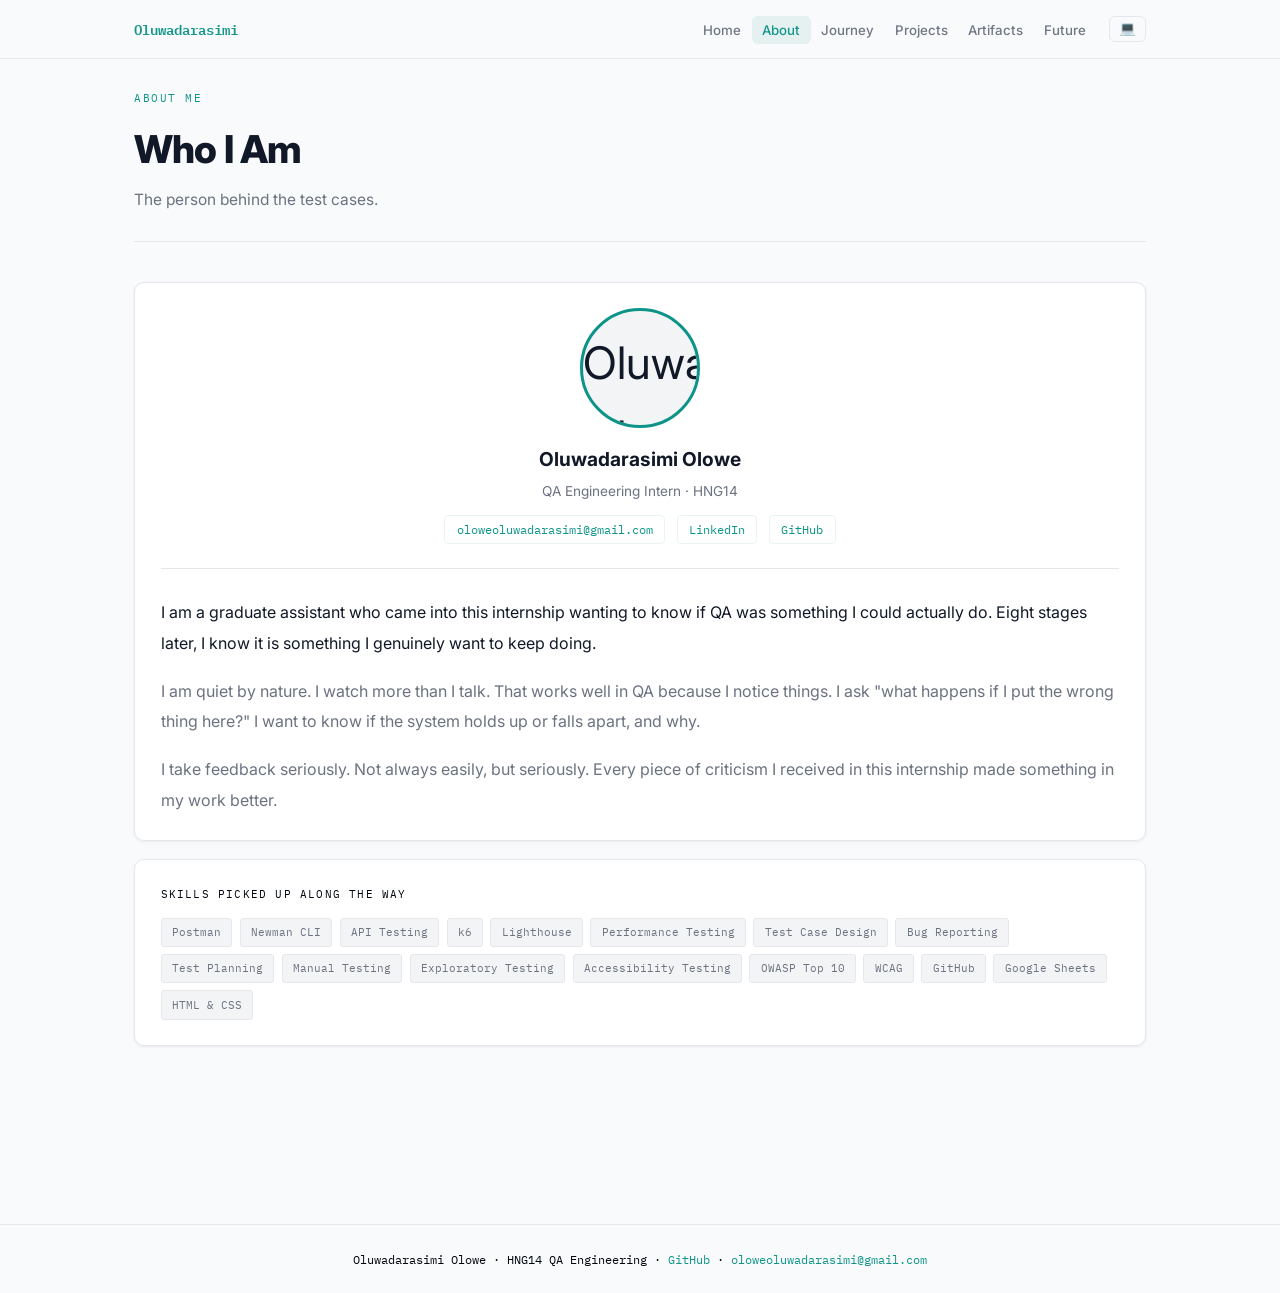
==== commit 9a236f80: "Update portfolio site" ====
--- a/about.html
+++ b/about.html
@@ -3,14 +3,14 @@
 <head>
   <meta charset="UTF-8"/>
   <meta name="viewport" content="width=device-width, initial-scale=1.0"/>
-  <title>About — Oluwadarasimi Olowe</title>
+  <title>About: Oluwadarasimi</title>
   <link rel="stylesheet" href="style.css"/>
   <script src="theme.js"></script>
 </head>
 <body>
 <nav>
   <div class="nav-inner">
-    <a href="index.html" class="logo">darasimi<span>.qa</span></a>
+    <a href="index.html" class="logo">Oluwadarasimi</a>
     <div class="nav-right">
       <ul>
         <li><a href="index.html">Home</a></li>
@@ -35,8 +35,7 @@
   <div class="card">
     <div class="profile-block">
       <div class="profile-photo">
-        <img src="profile.jpg" alt="Oluwadarasimi Olowe"
-             onerror="this.parentElement.innerHTML='👩🏾&zwj;💻'"/>
+        <img src="profile.JPG" alt="Oluwadarasimi Olowe"/>
       </div>
       <div class="profile-name">Oluwadarasimi Olowe</div>
       <div class="profile-title">QA Engineering Intern &middot; HNG14</div>
@@ -48,12 +47,12 @@
     </div>
 
     <p style="font-size:1rem; line-height:1.9; margin-bottom:1.1rem;">
-      I'm a graduate assistant who came into this internship wanting to know 
+      I am a graduate assistant who came into this internship wanting to know 
       if QA was something I could actually do. Eight stages later, I know it 
       is something I genuinely want to keep doing.
     </p>
     <p style="color:var(--text-muted); line-height:1.9; margin-bottom:1.1rem;">
-      I'm quiet by nature. I watch more than I talk. That works well in QA 
+      I am quiet by nature. I watch more than I talk. That works well in QA 
       because I notice things. I ask "what happens if I put the wrong thing 
       here?" I want to know if the system holds up or falls apart, and why.
     </p>
--- a/style.css
+++ b/style.css
@@ -19,9 +19,10 @@
   --warn-dim:   rgba(217,119,6,0.09);
   --text:       #111827;
   --text-muted: #6b7280;
-  --text-dim:   #9ca3af;
-  --font:       'Inter', system-ui, sans-serif;
-  --mono:       'IBM Plex Mono', monospace;
+  --text-dim:   #00050e;
+  --font:       'Inter', system-ui, -apple-system, BlinkMacSystemFont, "Segoe UI", Roboto, "Helvetica Neue", Arial, sans-serif;
+  --font-family: 'Times New Roman', Times, serif;
+  --mono:       'IBM Plex Mono', 'Courier New', monospace;
   --shadow:     0 1px 3px rgba(0,0,0,0.07);
   --shadow-md:  0 4px 8px rgba(0,0,0,0.08);
 }
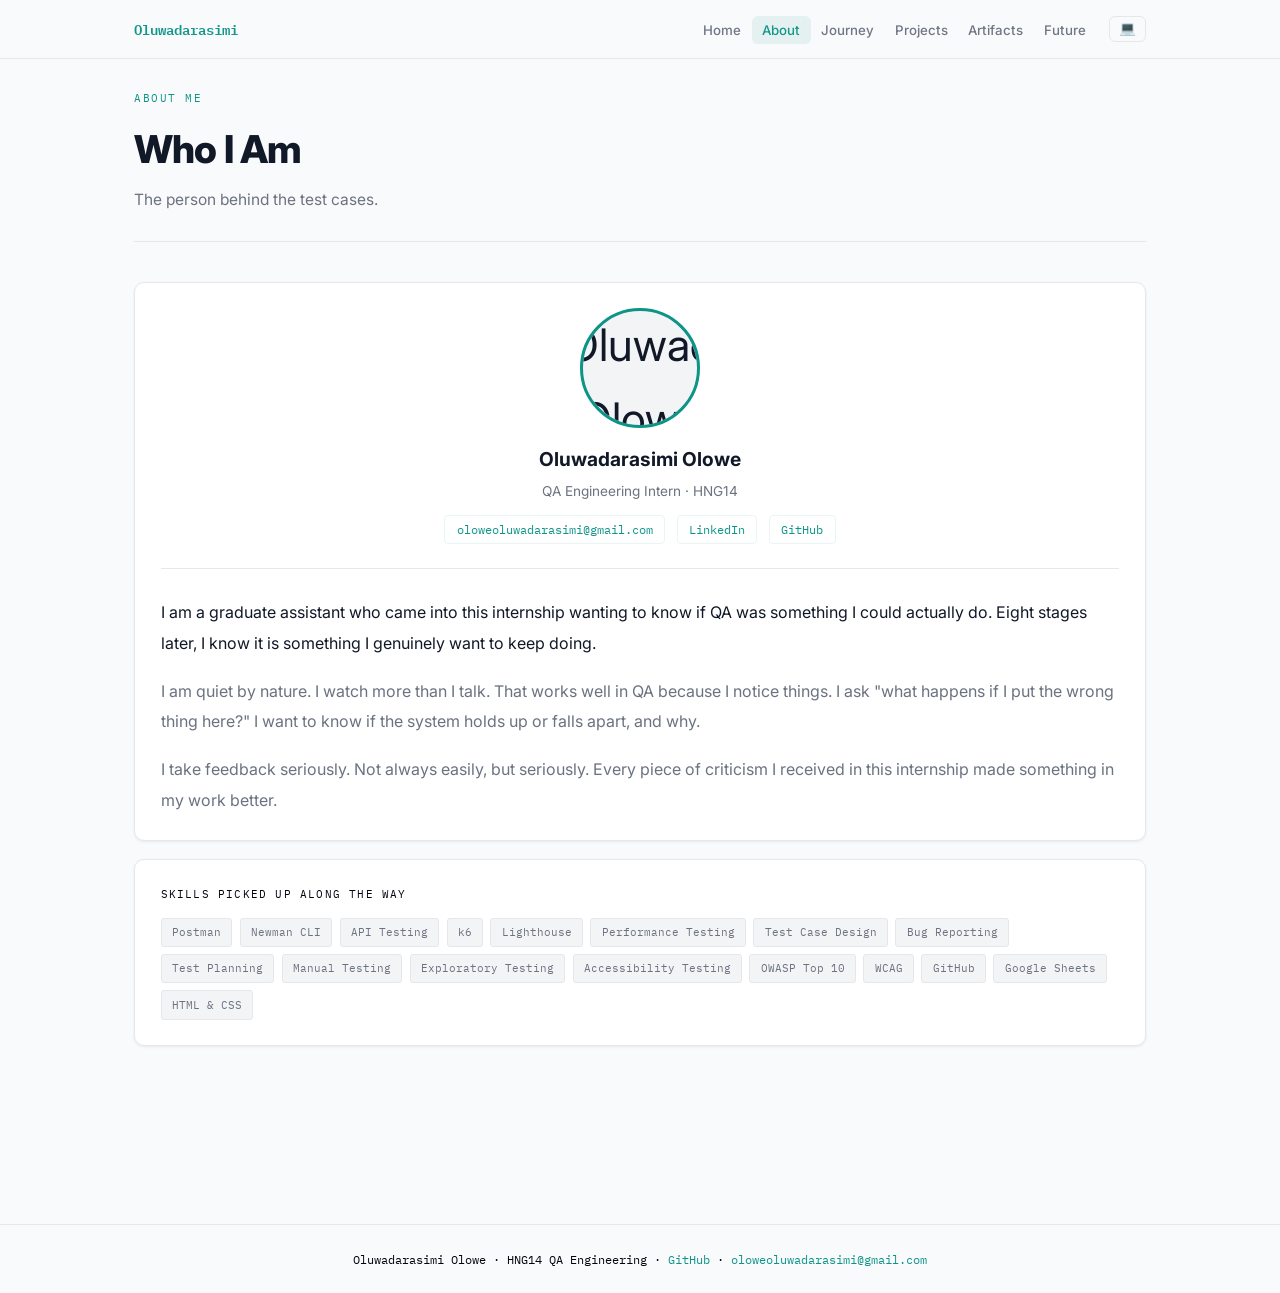
==== commit 79dd8cd1: "Update about page" ====
--- a/about.html
+++ b/about.html
@@ -34,8 +34,10 @@
 
   <div class="card">
     <div class="profile-block">
+      
       <div class="profile-photo">
-        <img src="profile.JPG" alt="Oluwadarasimi Olowe"/>
+        <img src="profile.JPG" alt="Oluwadarasimi Olowe" style="width: 150px; height: 150px; object-fit: cover; object-position: center; border-radius: 50%;">
+
       </div>
       <div class="profile-name">Oluwadarasimi Olowe</div>
       <div class="profile-title">QA Engineering Intern &middot; HNG14</div>
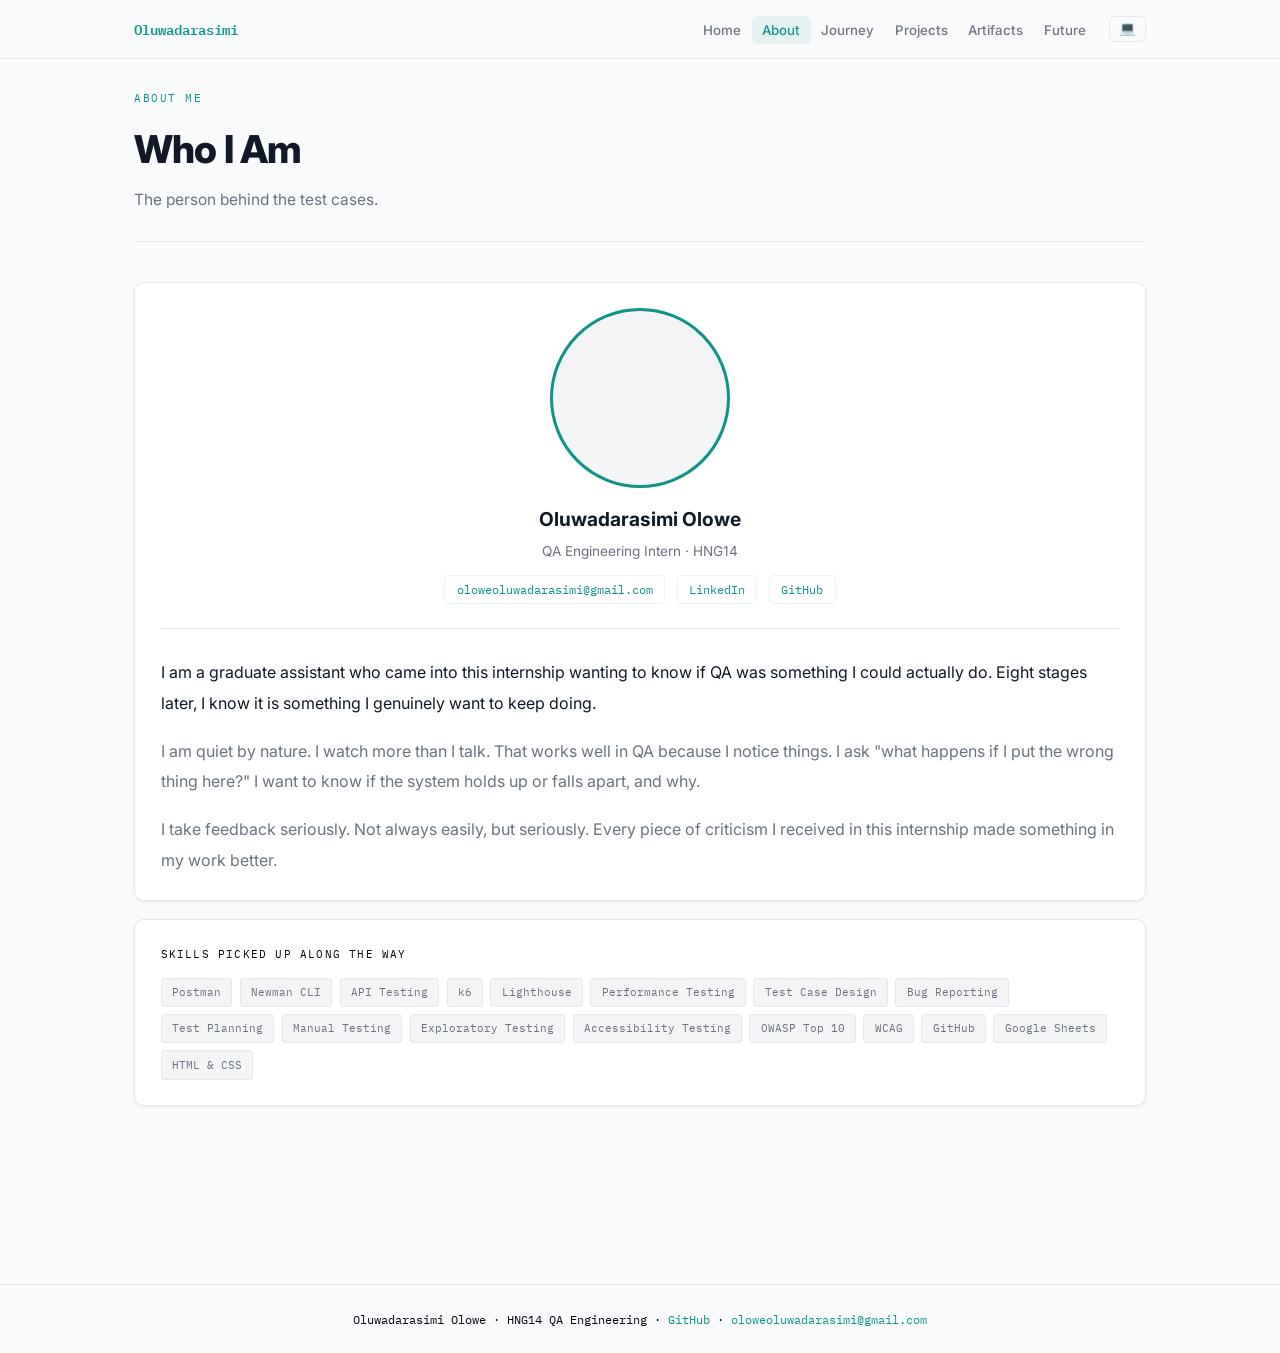
==== commit 5f2a9b2a: "Commit everything" ====
--- a/about.html
+++ b/about.html
@@ -3,7 +3,7 @@
 <head>
   <meta charset="UTF-8"/>
   <meta name="viewport" content="width=device-width, initial-scale=1.0"/>
-  <title>About: Oluwadarasimi</title>
+  <title>About | Oluwadarasimi</title>
   <link rel="stylesheet" href="style.css"/>
   <script src="theme.js"></script>
 </head>
@@ -36,7 +36,7 @@
     <div class="profile-block">
       
       <div class="profile-photo">
-        <img src="profile.JPG" alt="Oluwadarasimi Olowe" style="width: 150px; height: 150px; object-fit: cover; object-position: center; border-radius: 50%;">
+        <img src="profile.JPG" alt="Oluwadarasimi Olowe" style="width: 300px; height: 300px; object-fit: cover; object-position: center; border-radius: 50%;">
 
       </div>
       <div class="profile-name">Oluwadarasimi Olowe</div>
--- a/style.css
+++ b/style.css
@@ -301,23 +301,23 @@
 }
 
 .profile-photo {
-  width: 120px;
-  height: 120px;
+  width: 180px;
+  height: 180px;
   border-radius: 50%;
   border: 3px solid var(--accent);
   overflow: hidden;
-  margin-bottom: 1rem;
+  margin: 0 auto 1rem auto;
   background: var(--surface2);
   display: flex;
   align-items: center;
   justify-content: center;
-  font-size: 2.8rem;
 }
 
 .profile-photo img {
   width: 100%;
   height: 100%;
   object-fit: cover;
+  object-position: center top;
 }
 
 .profile-name {
@@ -510,6 +510,62 @@
 footer a { color: var(--accent); text-decoration: none; }
 footer a:hover { text-decoration: underline; }
 
+/* HERO TWO COLUMN */
+.hero {
+  display: flex;
+  flex-direction: row;
+  align-items: center;
+  gap: 3rem;
+  min-height: 80vh;
+  padding: 1.5rem 0;
+}
+
+.hero-left {
+  flex: 1;
+  display: flex;
+  flex-direction: column;
+  justify-content: center;
+}
+
+.hero-right {
+  flex: 0 0 340px;
+  display: flex;
+  align-items: center;
+  justify-content: center;
+}
+
+.hero-photo {
+  width: 400px;
+  height: 400px;
+  border-radius: 50%;
+  overflow: hidden;
+  border: 2px solid var(--border);
+  box-shadow: var(--shadow-md);
+}
+
+.hero-photo img {
+  width: 100%;
+  height: 100%;
+  object-fit: cover;
+  object-position: center top;
+}
+
+/* Hide the old hero flex column behavior */
+@media (max-width: 720px) {
+  .hero {
+    flex-direction: column;
+  }
+  .hero-right {
+    flex: none;
+    width: 100%;
+  }
+  .hero-photo {
+    width: 100%;
+    height: 260px;
+    border-radius: 16px;
+  }
+}
+
 /* RESPONSIVE */
 @media (max-width: 720px) {
   nav ul a { padding: 0.35rem 0.45rem; font-size: 0.76rem; }
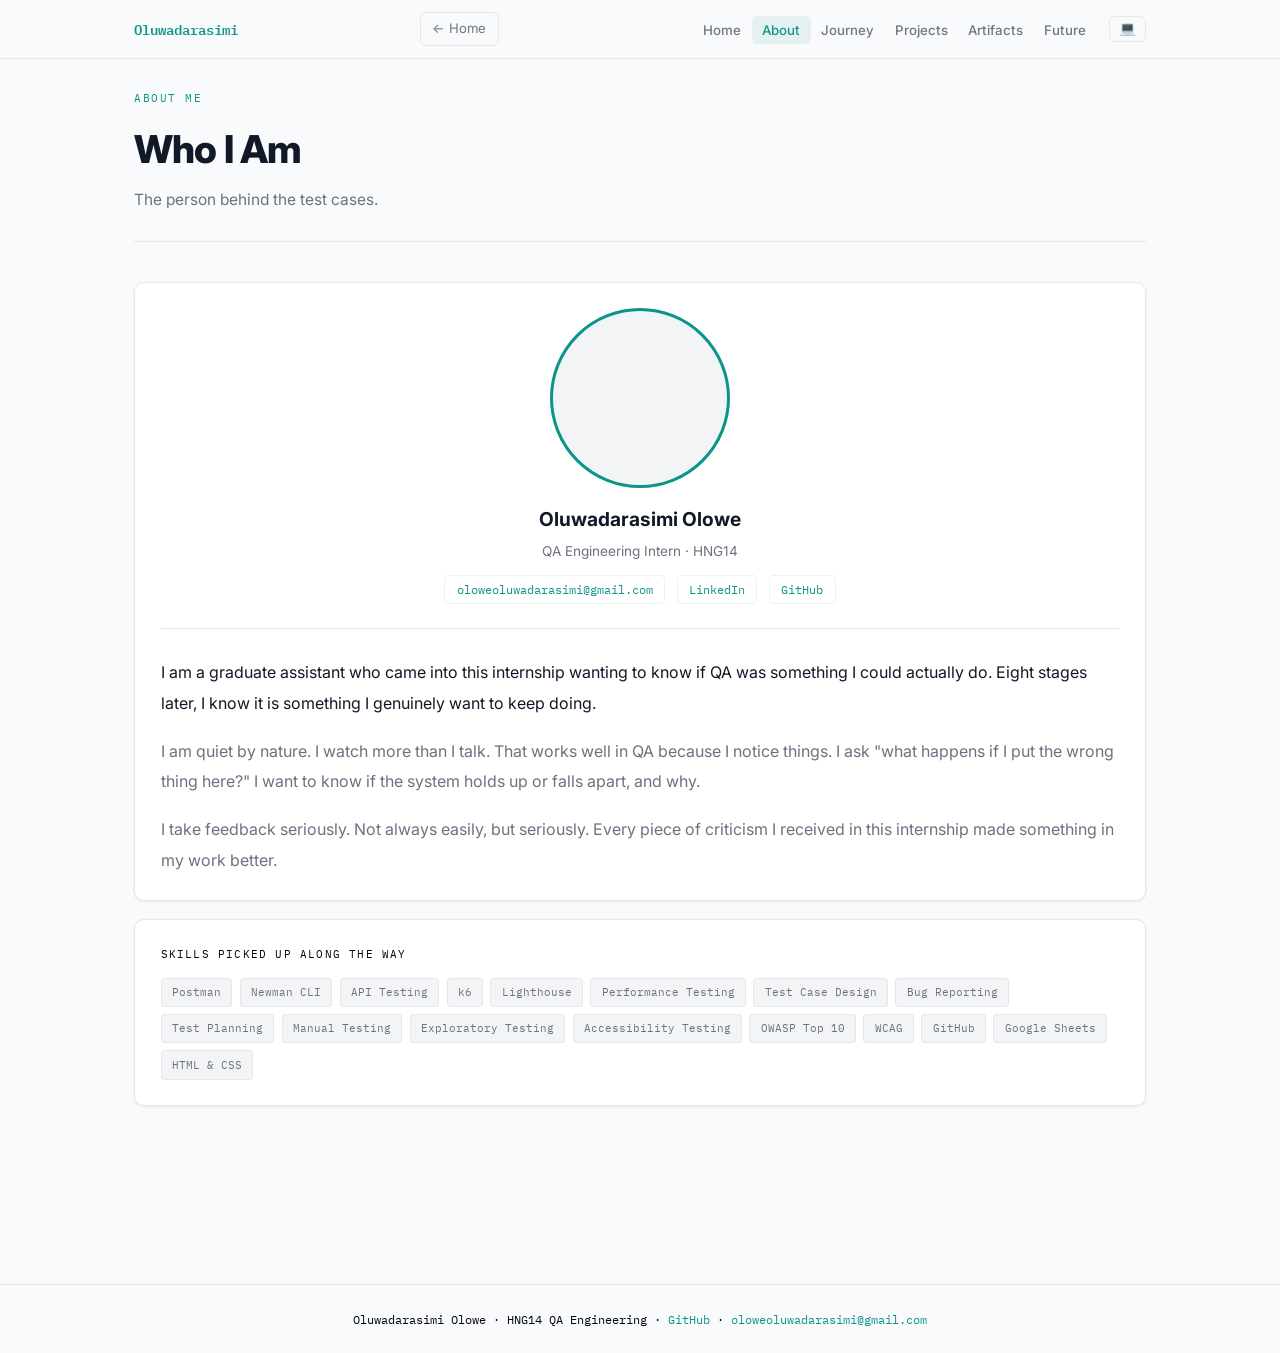
==== commit 124019a4: "Add back button nav links" ====
--- a/about.html
+++ b/about.html
@@ -11,6 +11,7 @@
 <nav>
   <div class="nav-inner">
     <a href="index.html" class="logo">Oluwadarasimi</a>
+    <a href="index.html" class="back-btn">← Home</a>
     <div class="nav-right">
       <ul>
         <li><a href="index.html">Home</a></li>
--- a/style.css
+++ b/style.css
@@ -155,6 +155,22 @@
 
 .theme-btn:hover { border-color: var(--accent); color: var(--accent); }
 
+.back-btn {
+  font-size: 0.82rem;
+  color: var(--text-muted);
+  text-decoration: none;
+  padding: 0.35rem 0.7rem;
+  border-radius: 6px;
+  border: 1px solid var(--border);
+  transition: all 0.15s;
+  margin-right: 0.75rem;
+}
+
+.back-btn:hover {
+  color: var(--accent);
+  border-color: var(--accent);
+}
+
 /* MAIN */
 main {
   max-width: 1060px;
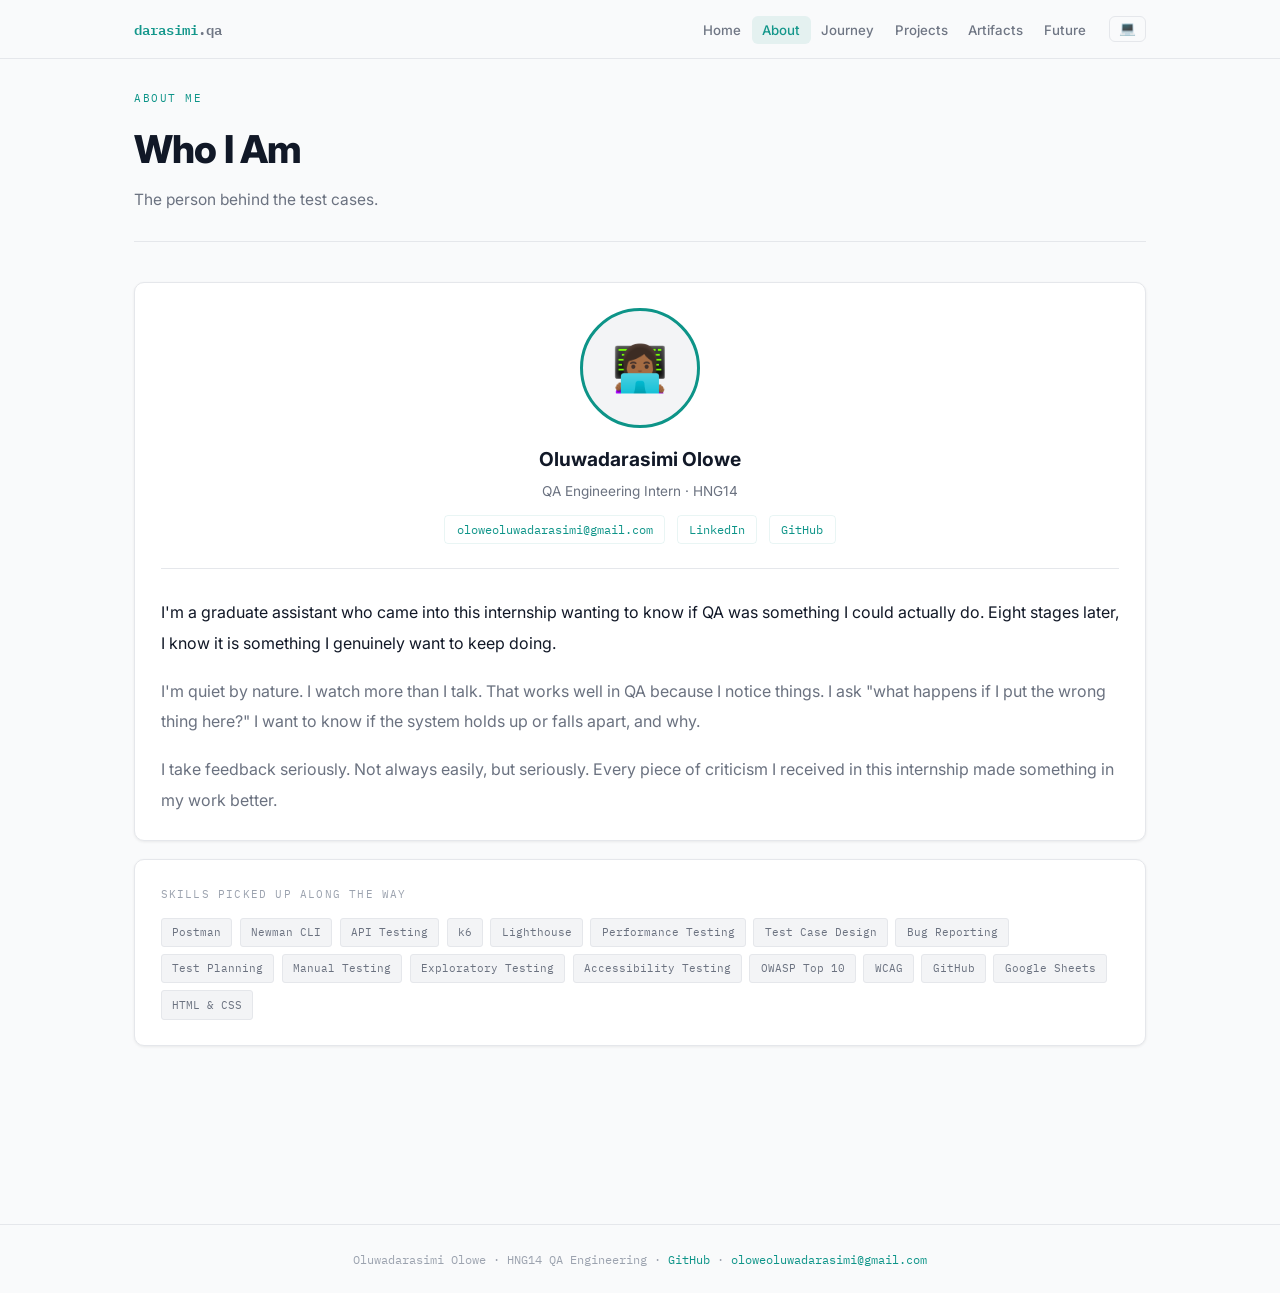
==== commit 1be40fef: "Update portfolio files" ====
--- a/about.html
+++ b/about.html
@@ -3,17 +3,16 @@
 <head>
   <meta charset="UTF-8"/>
   <meta name="viewport" content="width=device-width, initial-scale=1.0"/>
-  <title>About | Oluwadarasimi</title>
+  <title>About — Oluwadarasimi Olowe</title>
   <link rel="stylesheet" href="style.css"/>
   <script src="theme.js"></script>
 </head>
 <body>
 <nav>
   <div class="nav-inner">
-    <a href="index.html" class="logo">Oluwadarasimi</a>
-    <a href="index.html" class="back-btn">← Home</a>
+    <a href="index.html" class="logo">darasimi<span>.qa</span></a>
     <div class="nav-right">
-      <ul>
+      <ul id="nav-menu">
         <li><a href="index.html">Home</a></li>
         <li><a href="about.html" class="active">About</a></li>
         <li><a href="journey.html">Journey</a></li>
@@ -22,6 +21,7 @@
         <li><a href="plan.html">Future</a></li>
       </ul>
       <button class="theme-btn" id="theme-btn">💻</button>
+      <button class="hamburger" id="hamburger" aria-label="Menu">☰</button>
     </div>
   </div>
 </nav>
@@ -35,10 +35,9 @@
 
   <div class="card">
     <div class="profile-block">
-      
       <div class="profile-photo">
-        <img src="profile.JPG" alt="Oluwadarasimi Olowe" style="width: 300px; height: 300px; object-fit: cover; object-position: center; border-radius: 50%;">
-
+        <img src="profile.jpg" alt="Oluwadarasimi Olowe"
+             onerror="this.parentElement.innerHTML='👩🏾&zwj;💻'"/>
       </div>
       <div class="profile-name">Oluwadarasimi Olowe</div>
       <div class="profile-title">QA Engineering Intern &middot; HNG14</div>
@@ -50,12 +49,12 @@
     </div>
 
     <p style="font-size:1rem; line-height:1.9; margin-bottom:1.1rem;">
-      I am a graduate assistant who came into this internship wanting to know 
+      I'm a graduate assistant who came into this internship wanting to know 
       if QA was something I could actually do. Eight stages later, I know it 
       is something I genuinely want to keep doing.
     </p>
     <p style="color:var(--text-muted); line-height:1.9; margin-bottom:1.1rem;">
-      I am quiet by nature. I watch more than I talk. That works well in QA 
+      I'm quiet by nature. I watch more than I talk. That works well in QA 
       because I notice things. I ask "what happens if I put the wrong thing 
       here?" I want to know if the system holds up or falls apart, and why.
     </p>
@@ -98,5 +97,12 @@
   <a href="https://github.com/lynxqa" target="_blank">GitHub</a> &middot;
   <a href="mailto:oloweoluwadarasimi@gmail.com">oloweoluwadarasimi@gmail.com</a></p>
 </footer>
+<script>
+  const hamburger = document.getElementById("hamburger");
+  const menu = document.getElementById("nav-menu");
+  hamburger.addEventListener("click", function() {
+    menu.classList.toggle("open");
+  });
+</script>
 </body>
 </html>
--- a/style.css
+++ b/style.css
@@ -19,10 +19,9 @@
   --warn-dim:   rgba(217,119,6,0.09);
   --text:       #111827;
   --text-muted: #6b7280;
-  --text-dim:   #00050e;
-  --font:       'Inter', system-ui, -apple-system, BlinkMacSystemFont, "Segoe UI", Roboto, "Helvetica Neue", Arial, sans-serif;
-  --font-family: 'Times New Roman', Times, serif;
-  --mono:       'IBM Plex Mono', 'Courier New', monospace;
+  --text-dim:   #9ca3af;
+  --font:       'Inter', system-ui, sans-serif;
+  --mono:       'IBM Plex Mono', monospace;
   --shadow:     0 1px 3px rgba(0,0,0,0.07);
   --shadow-md:  0 4px 8px rgba(0,0,0,0.08);
 }
@@ -155,22 +154,6 @@
 
 .theme-btn:hover { border-color: var(--accent); color: var(--accent); }
 
-.back-btn {
-  font-size: 0.82rem;
-  color: var(--text-muted);
-  text-decoration: none;
-  padding: 0.35rem 0.7rem;
-  border-radius: 6px;
-  border: 1px solid var(--border);
-  transition: all 0.15s;
-  margin-right: 0.75rem;
-}
-
-.back-btn:hover {
-  color: var(--accent);
-  border-color: var(--accent);
-}
-
 /* MAIN */
 main {
   max-width: 1060px;
@@ -317,23 +300,23 @@
 }
 
 .profile-photo {
-  width: 180px;
-  height: 180px;
+  width: 120px;
+  height: 120px;
   border-radius: 50%;
   border: 3px solid var(--accent);
   overflow: hidden;
-  margin: 0 auto 1rem auto;
+  margin-bottom: 1rem;
   background: var(--surface2);
   display: flex;
   align-items: center;
   justify-content: center;
+  font-size: 2.8rem;
 }
 
 .profile-photo img {
   width: 100%;
   height: 100%;
   object-fit: cover;
-  object-position: center top;
 }
 
 .profile-name {
@@ -526,62 +509,6 @@
 footer a { color: var(--accent); text-decoration: none; }
 footer a:hover { text-decoration: underline; }
 
-/* HERO TWO COLUMN */
-.hero {
-  display: flex;
-  flex-direction: row;
-  align-items: center;
-  gap: 3rem;
-  min-height: 80vh;
-  padding: 1.5rem 0;
-}
-
-.hero-left {
-  flex: 1;
-  display: flex;
-  flex-direction: column;
-  justify-content: center;
-}
-
-.hero-right {
-  flex: 0 0 340px;
-  display: flex;
-  align-items: center;
-  justify-content: center;
-}
-
-.hero-photo {
-  width: 400px;
-  height: 400px;
-  border-radius: 50%;
-  overflow: hidden;
-  border: 2px solid var(--border);
-  box-shadow: var(--shadow-md);
-}
-
-.hero-photo img {
-  width: 100%;
-  height: 100%;
-  object-fit: cover;
-  object-position: center top;
-}
-
-/* Hide the old hero flex column behavior */
-@media (max-width: 720px) {
-  .hero {
-    flex-direction: column;
-  }
-  .hero-right {
-    flex: none;
-    width: 100%;
-  }
-  .hero-photo {
-    width: 100%;
-    height: 260px;
-    border-radius: 16px;
-  }
-}
-
 /* RESPONSIVE */
 @media (max-width: 720px) {
   nav ul a { padding: 0.35rem 0.45rem; font-size: 0.76rem; }
@@ -591,3 +518,113 @@
   .art-grid { grid-template-columns: 1fr; }
   .timeline { padding-left: 1.75rem; }
 }
+
+/* ── HAMBURGER ── */
+.hamburger {
+  display: none;
+  background: none;
+  border: 1px solid var(--border);
+  border-radius: 6px;
+  padding: 0.35rem 0.55rem;
+  cursor: pointer;
+  font-size: 1rem;
+  color: var(--text-muted);
+  margin-left: 0.4rem;
+  line-height: 1;
+}
+
+.hamburger:hover { border-color: var(--accent); color: var(--accent); }
+
+/* ── HERO TWO COLUMN ── */
+.hero {
+  display: flex;
+  flex-direction: row;
+  align-items: center;
+  gap: 3rem;
+  min-height: 80vh;
+  padding: 1.5rem 0;
+}
+
+.hero-left {
+  flex: 1;
+  display: flex;
+  flex-direction: column;
+  justify-content: center;
+}
+
+.hero-right {
+  flex: 0 0 300px;
+  display: flex;
+  align-items: center;
+  justify-content: center;
+}
+
+.hero-photo {
+  width: 280px;
+  height: 280px;
+  border-radius: 50%;
+  overflow: hidden;
+  border: 3px solid var(--accent);
+  box-shadow: var(--shadow-md);
+}
+
+.hero-photo img {
+  width: 100%;
+  height: 100%;
+  object-fit: cover;
+  object-position: center top;
+}
+
+/* ── MOBILE ── */
+@media (max-width: 720px) {
+  .hamburger { display: block; }
+
+  #nav-menu {
+    display: none;
+    position: absolute;
+    top: 58px;
+    left: 0;
+    right: 0;
+    background: var(--bg);
+    border-bottom: 1px solid var(--border);
+    flex-direction: column;
+    padding: 0.75rem 1rem;
+    gap: 0.1rem;
+    z-index: 300;
+  }
+
+  #nav-menu.open { display: flex; }
+
+  #nav-menu li { width: 100%; }
+
+  #nav-menu a {
+    display: block;
+    padding: 0.6rem 0.75rem;
+    font-size: 0.9rem;
+    width: 100%;
+  }
+
+  .hero {
+    flex-direction: column-reverse;
+    min-height: auto;
+    gap: 1.5rem;
+    padding-top: 1rem;
+  }
+
+  .hero-right {
+    flex: none;
+    width: 100%;
+    justify-content: center;
+  }
+
+  .hero-photo {
+    width: 160px;
+    height: 160px;
+  }
+
+  .hero-left { align-items: center; text-align: center; }
+
+  .hero-counts { justify-content: center; }
+
+  .btn-row { justify-content: center; }
+}
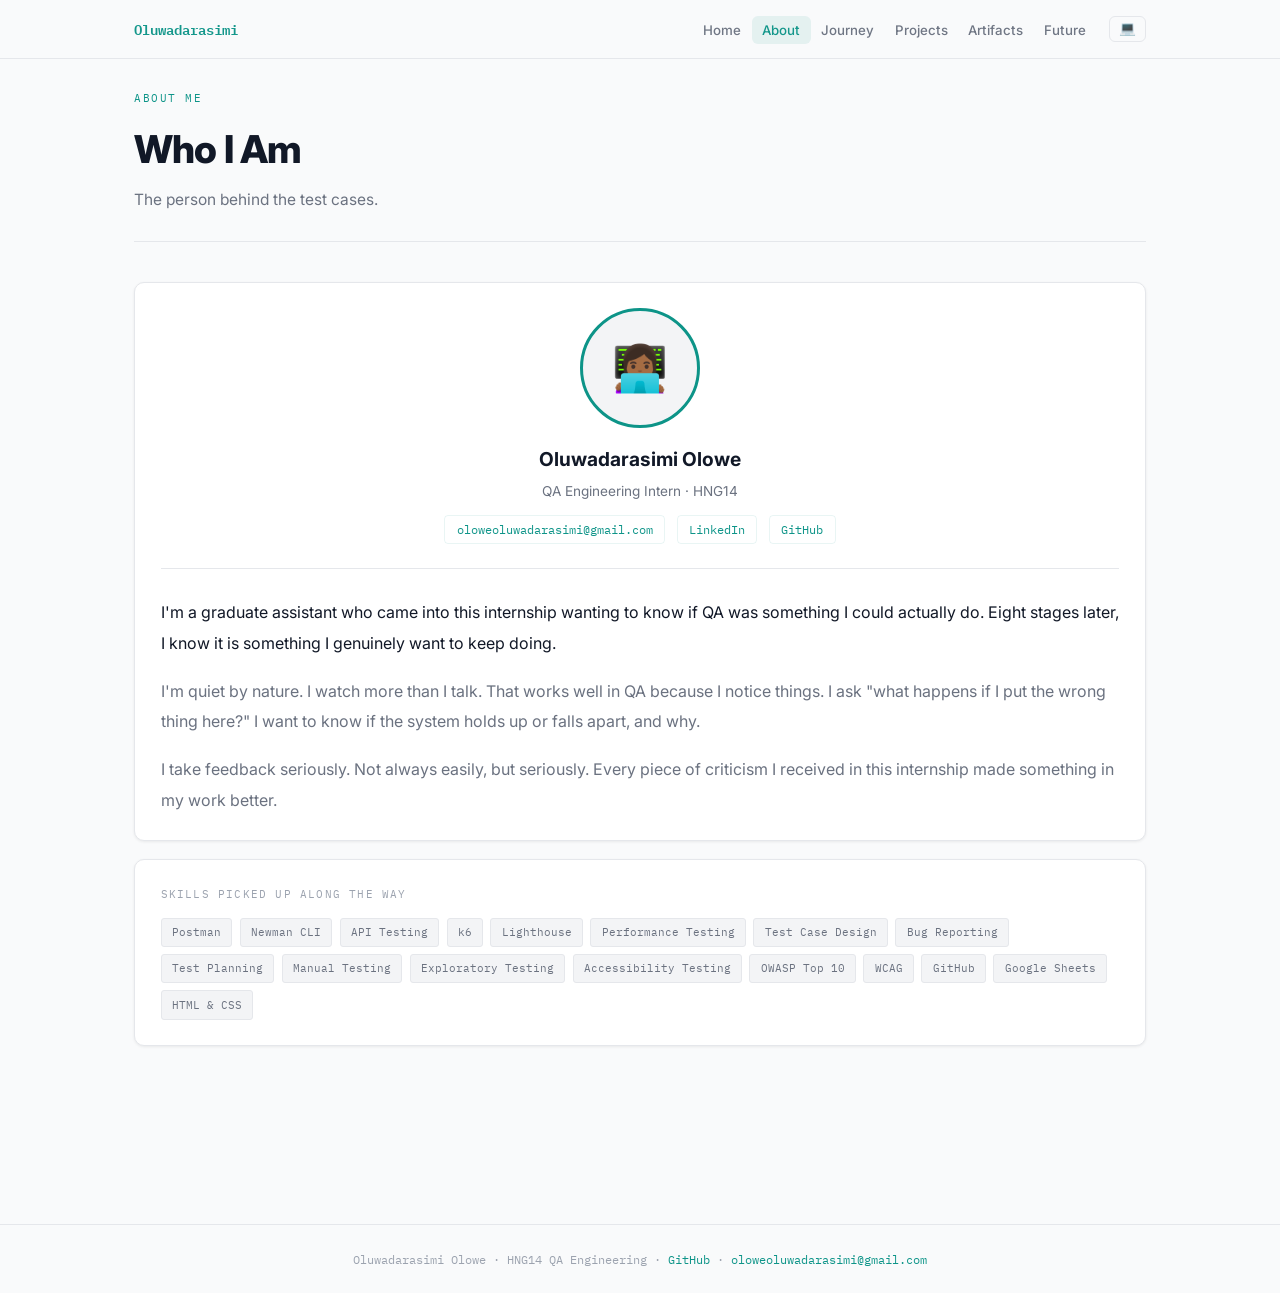
==== commit 64d20d1b: "Sync portfolio changes" ====
--- a/about.html
+++ b/about.html
@@ -3,14 +3,14 @@
 <head>
   <meta charset="UTF-8"/>
   <meta name="viewport" content="width=device-width, initial-scale=1.0"/>
-  <title>About — Oluwadarasimi Olowe</title>
+  <title>About | Oluwadarasimi</title>
   <link rel="stylesheet" href="style.css"/>
   <script src="theme.js"></script>
 </head>
 <body>
 <nav>
   <div class="nav-inner">
-    <a href="index.html" class="logo">darasimi<span>.qa</span></a>
+    <a href="index.html" class="logo">Oluwadarasimi</a>
     <div class="nav-right">
       <ul id="nav-menu">
         <li><a href="index.html">Home</a></li>
